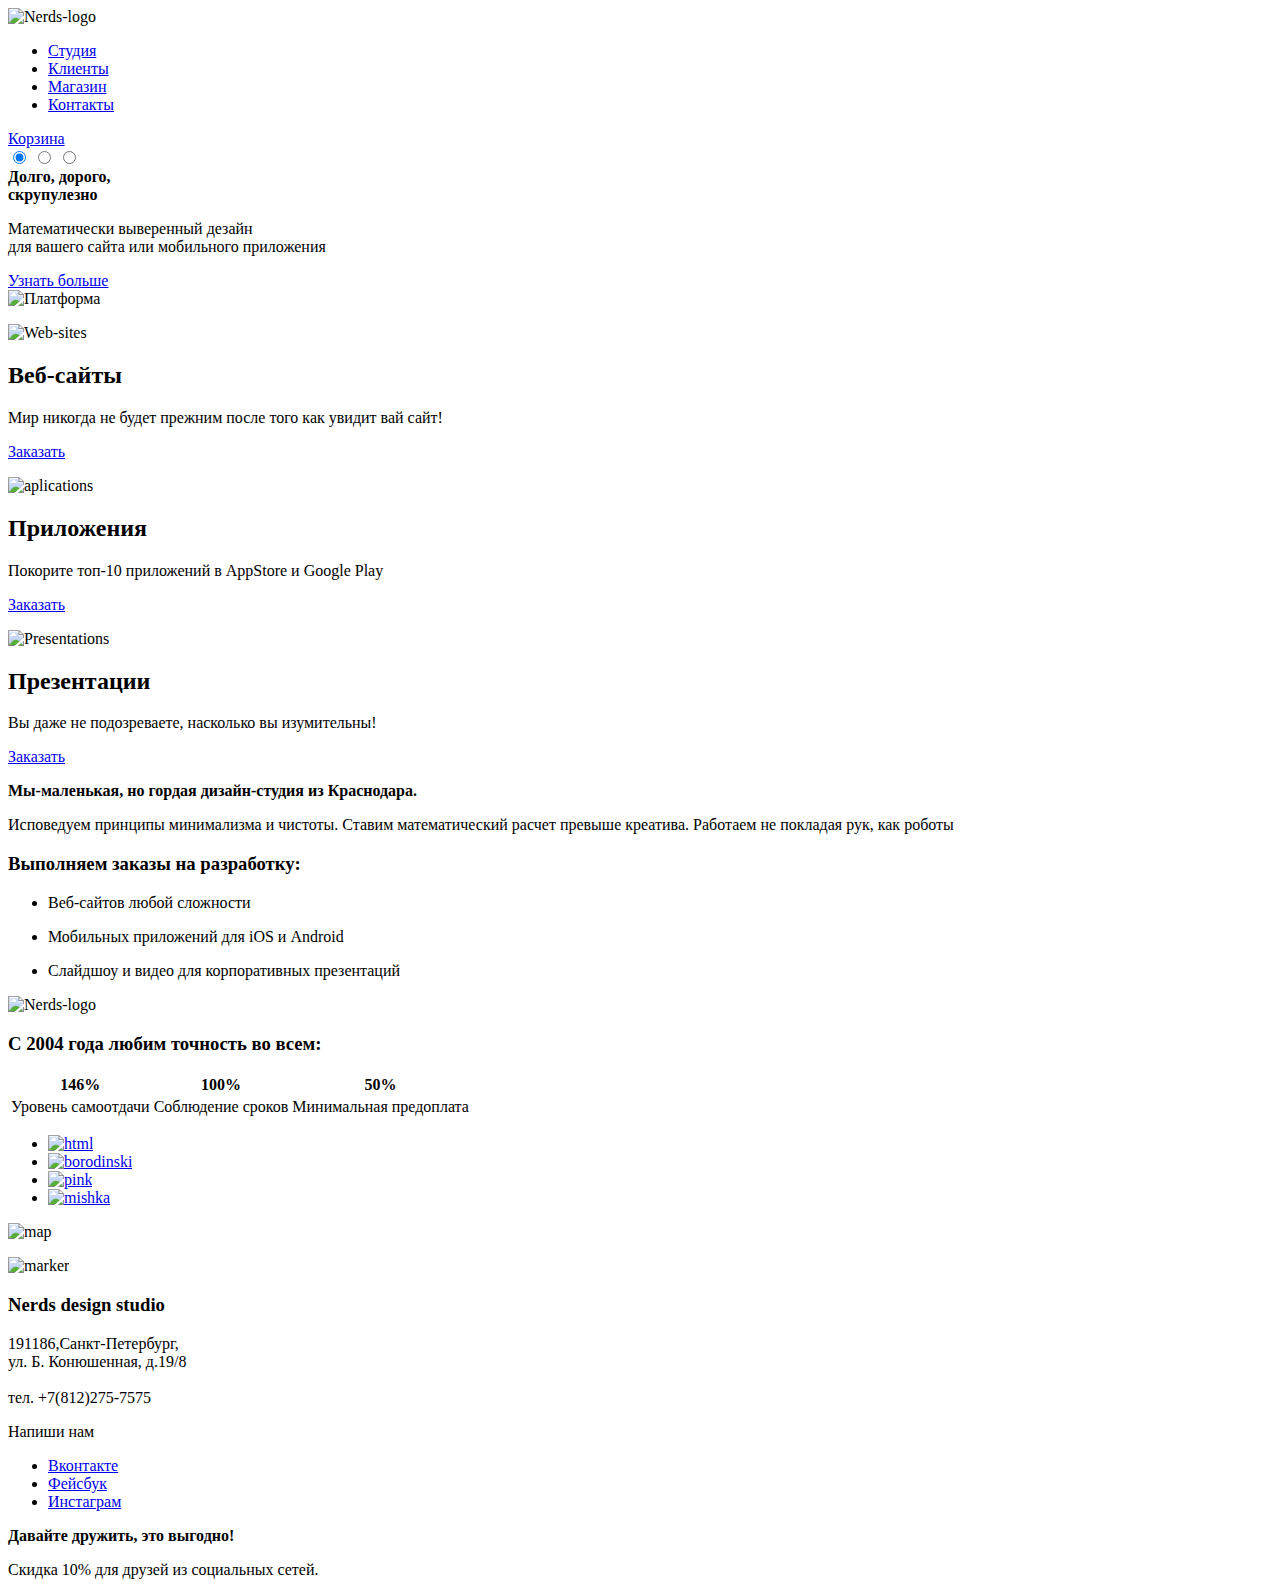
==== index.html @ 37f7ea0b "Bugfix" ====
<!DOCTYPE html>
<html lang="ru">
  <head>
    <meta  charset="utf-8">
    <title>Nerds</title>
    <link href="https://fonts.googleapis.com/css?family=Roboto:400,500&amp;subset=cyrillic" rel="stylesheet">
    <link rel="stylesheet" href="css/normalize.css" />
    <link rel="stylesheet" href="css/style.css" />
  </head>
  <body>
    <header class="main-header">
      <div class="container clearfix">
        <nav class="main-navigation">
          <div class="index-logo">
           <a  class="main-header-logo">
            <img src="img/Nerds-logo.png" width="160" height="65" alt="Nerds-logo">
           </a>
          </div>
          <ul class="site-navigation">
            <li>
              <a href="#">Студия</a>
            </li>
            <li>
              <a href="#">Клиенты</a>
            </li>
            <li>
              <a href="#">Магазин</a>
            </li>
            <li>
              <a href="#">Контакты</a>
            </li>
          </ul>
        </nav>
        <div class="cart">
          <a class="cart-item" href="cart.html">Корзина</a>
        </div>
        <section class="slider">
          <input id="slide1-btn" type="radio" name="slide-btn" checked>
          <input id="slide2-btn" type="radio" name="slide-btn" >
          <input id="slide3-btn" type="radio" name="slide-btn" >
          <div class="slide-paginator">
            <label for="slide1-btn"></label>
            <label for="slide2-btn"></label>
            <label for="slide3-btn"></label>
          </div>
          <div class="slide-1 clearfix">
            <div class="slide-content">
              <b>Долго, дорого,<br>cкрупулезно</b>
              <p>Математически выверенный дезайн <br> для вашего сайта или мобильного приложения</p>
              <a class="btn" href="#">Узнать больше</a>
            </div>
            <div class="slide-img">
              <img src="img/slide1.png" width="698" height="413" alt="Платформа"/>
            </div>
          </div>
        </section>
      </div>
    </header>
    <main class="container">
      <section class="servise clearfix">
        <div class="service-item">
          <p><img src="#" alt="Web-sites" width="150" height="100"></p>
          <h2 class="servise-name">Веб-сайты</h2>
          <p>Мир никогда не будет прежним после того как увидит вай сайт!</p>
          <a class="btn" href="#">Заказать</a>
        </div>
        <div class="service-item">
          <p><img src="#" alt="aplications" width="150" height="100"></p>
          <h2 class="servise-name">Приложения</h2>
          <p>Покорите топ-10 приложений в AppStore и Google Play</p>
          <a class="btn" href="#">Заказать</a>
        </div>
        <div class="service-item">
          <p><img src="#" alt="Presentations" width="150" height="100"></p>
          <h2 class="servise-name">Презентации</h2>
          <p>Вы даже не подозреваете, насколько вы изумительны!</p>
          <a class="btn" href="#">Заказать</a>
        </div>
      </section>
      <section class="description clearfix">
        <div class="description-left">
          <p><b class="description-title">Мы-маленькая, но гордая дизайн-студия из Краснодара.</b></p>
          <p>Исповедуем принципы минимализма и чистоты. Ставим математический расчет превыше креатива. Работаем не покладая рук, как роботы</p>
          <h3 class="description-list-title">Выполняем заказы на разработку:</h3>
          <ul class="description-list">
            <li>
              <p>Веб-сайтов любой сложности</p>
            </li>
            <li>
              <p>Мобильных приложений для iOS и Android</p>
            </li>
            <li>
              <p>Слайдшоу и видео для корпоративных презентаций</p>
            </li>
          </ul>
        </div>
        <div class="description-right">
          <div class="description-logo">
            <img src="#" width="" height="" alt="Nerds-logo">
          </div>
          <h3 class="statistics-title">С 2004 года любим точность во всем:</h3>
          <table class="statistics">
            <tr class="statistics-item">
              <th class="statistics-element">146%</th>
              <th class="statistics-element">100%</th>
              <th class="statistics-element">50%</th>
            </tr>
            <tr class="statistics-item">
              <td class="statistics-element">Уровень самоотдачи</td>
              <td class="statistics-element">Соблюдение сроков</td>
              <td class="statistics-element"> Минимальная предоплата</td>
            </tr>
          </table>
        </div>
      </section>
          <div class="references">
            <ul class="references-list">
              <li class="references-item"><a href="#"><img href="#" alt="html"></a></li>
              <li class="references-item"><a href="#"><img href="#" alt="borodinski"></a></li>
              <li class="references-item"><a href="#"><img href="#" alt="pink"></a></li>
              <li class="references-item"><a href="#"><img href="#" alt="mishka"></a></li>
            </ul>
          </div>
      <section class="contacts">
          <p><img href="#" alt="map" width="" height=""></p>
          <div class="contact-marker">
            <img href="#" alt="marker" width="" height="">
          </div>
          <div class="contact-form">
            <h3 class="contacts-tittle">Nerds design studio</h3>
            <p>191186,Санкт-Петербург,<br>
               ул. Б. Конюшенная, д.19/8<br>
               <br>
               тел. +7(812)275-7575
            </p>
            <a class="btn">Напиши нам</a>
          </div>
      </section>
    </main>
    <footer class="main-footer">
      <div class="container clearfix">
      <div class="footer-social">
        <ul class="footer-social-list">
          <li class="footer-social-item">
            <a href="#">Вконтакте</a>
          </li>
          <li class="footer-social-item">
            <a href="#">Фейсбук</a>
          </li>
          <li class="footer-social-item">
            <a href="#">Инстаграм</a>
          </li>
        </ul>
      </div>
      <div class="footer-discount">
        <b>Давайте дружить, это выгодно!</b>
        <p>Скидка 10% для друзей из социальных сетей.</p>
      </div>
    </div>
    </footer>
  </body>
</html>
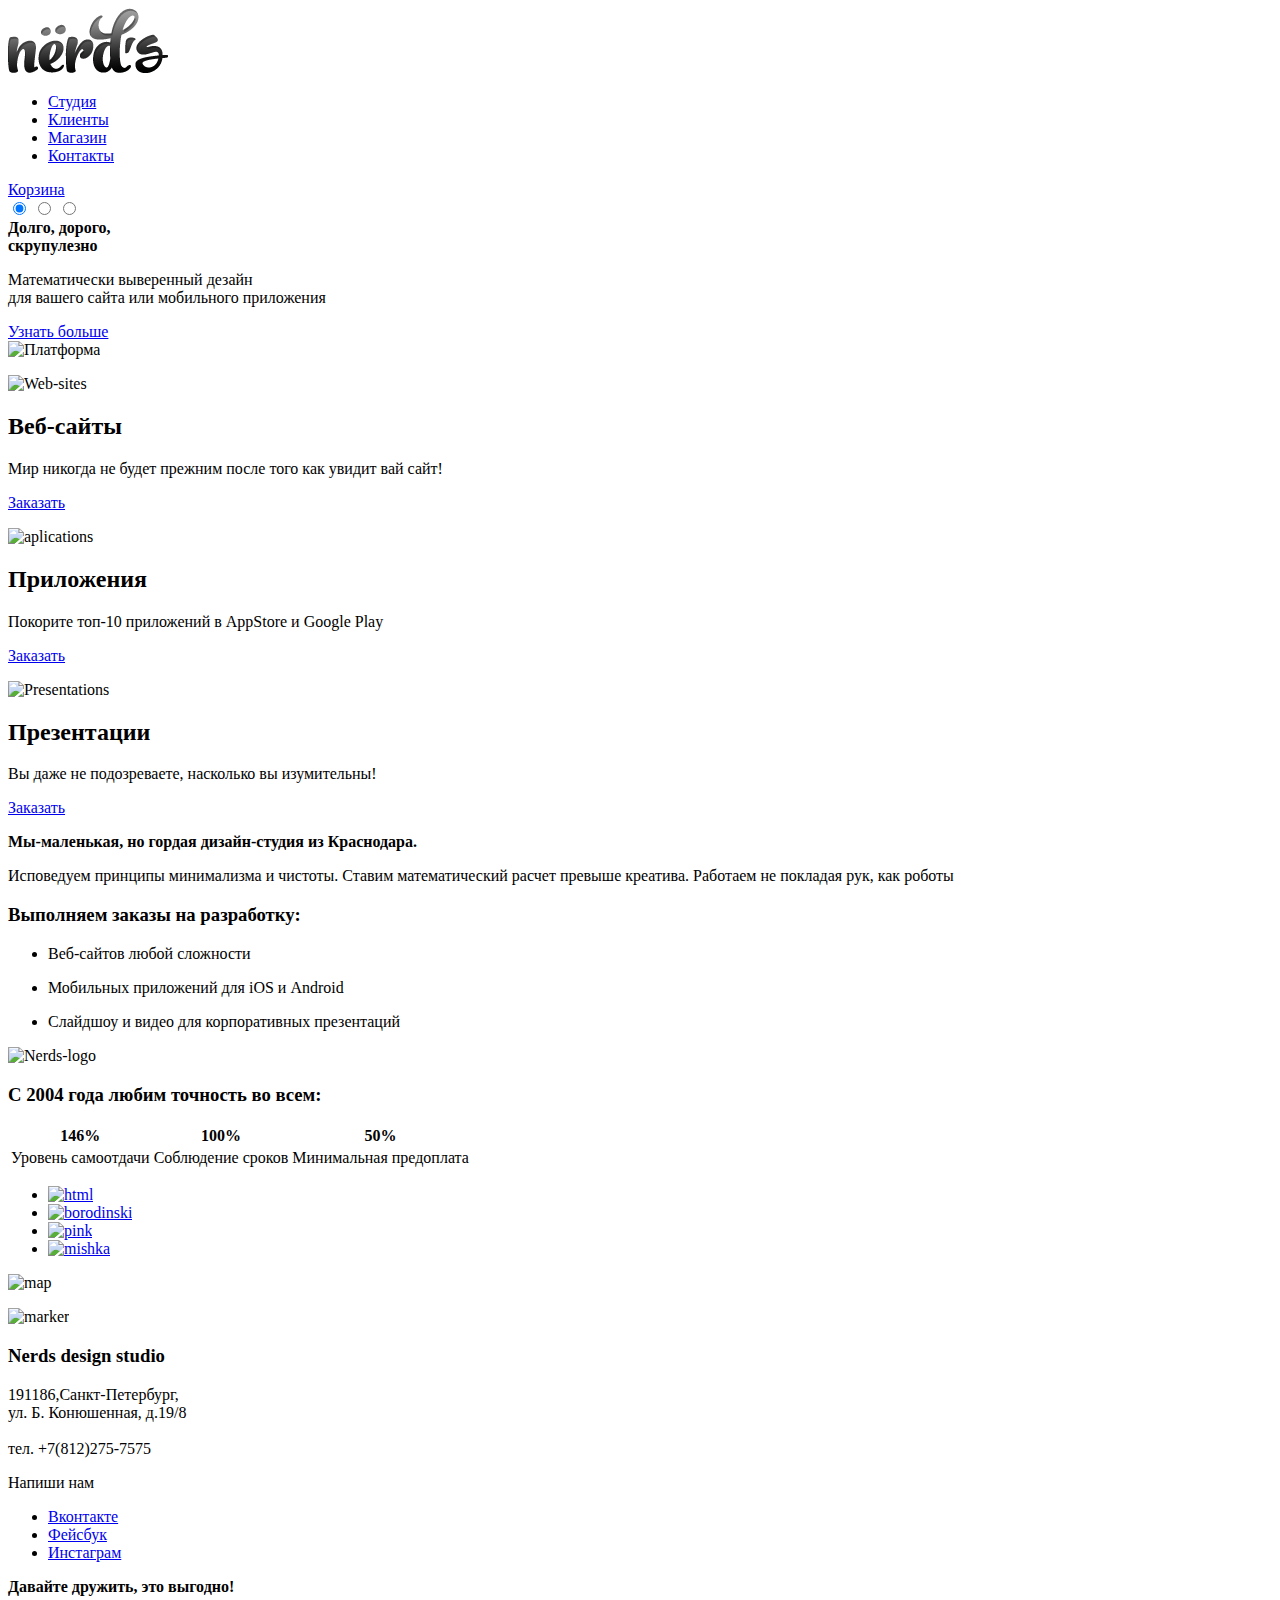
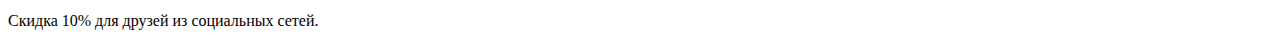
==== commit 8cf76bf3: "Bugfix" ====
--- a/index.html
+++ b/index.html
@@ -13,7 +13,7 @@
         <nav class="main-navigation">
           <div class="index-logo">
            <a  class="main-header-logo">
-            <img src="img/Nerds-logo.png" width="160" height="65" alt="Nerds-logo">
+            <img src="img/logo.png" width="160" height="65" alt="Nerds-logo">
            </a>
           </div>
           <ul class="site-navigation">
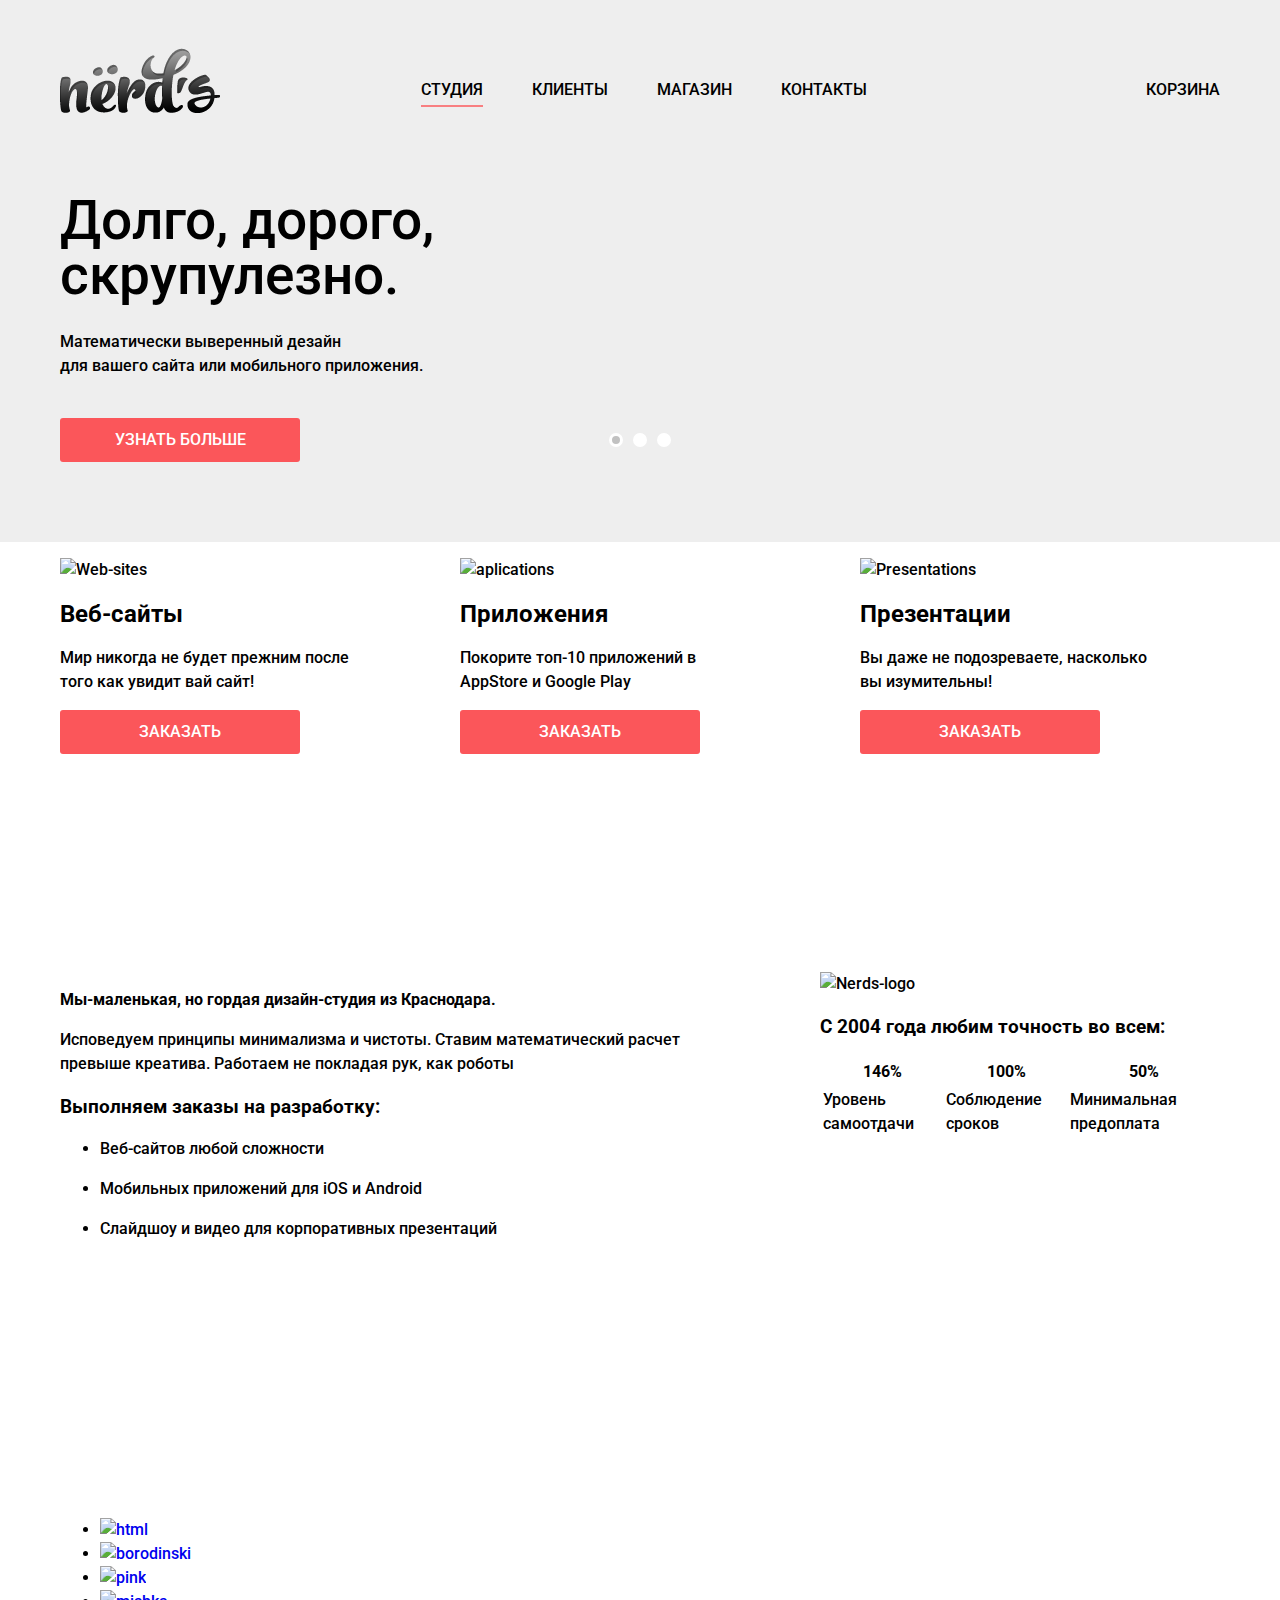
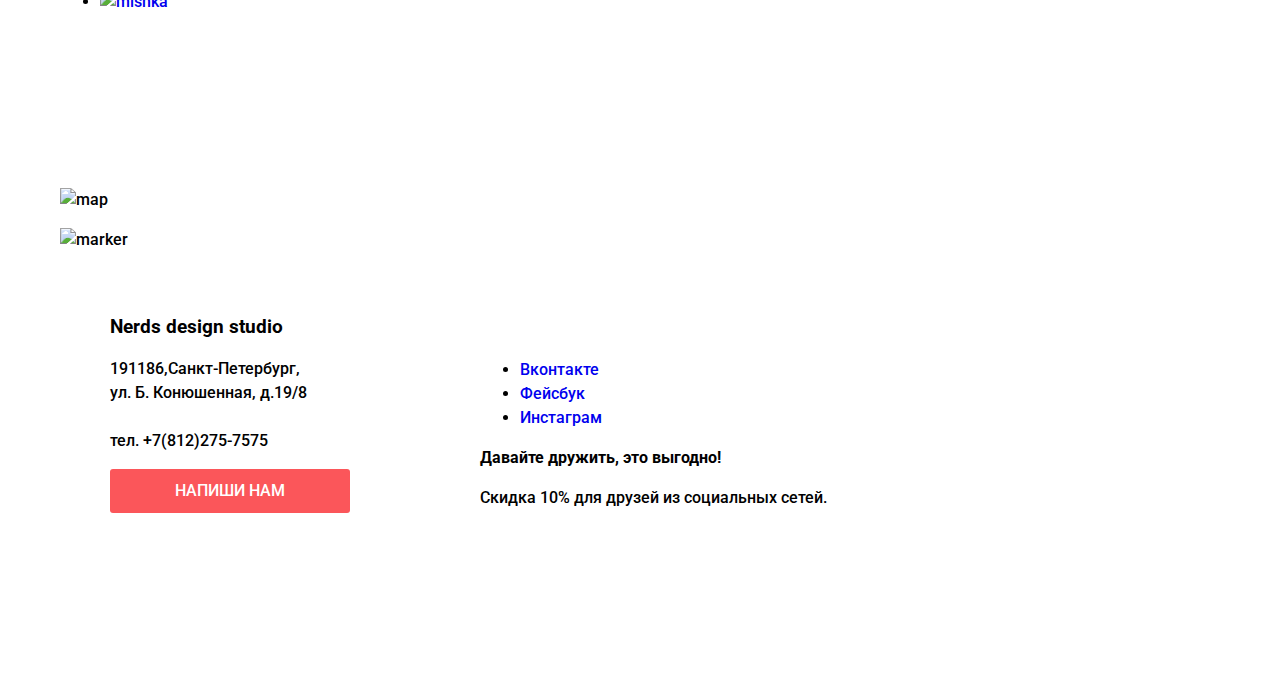
==== commit 536186b1: "Bugfix" ====
--- a/index.html
+++ b/index.html
@@ -1,61 +1,73 @@
 <!DOCTYPE html>
 <html lang="ru">
-  <head>
-    <meta  charset="utf-8">
-    <title>Nerds</title>
-    <link href="https://fonts.googleapis.com/css?family=Roboto:400,500&amp;subset=cyrillic" rel="stylesheet">
-    <link rel="stylesheet" href="css/normalize.css" />
-    <link rel="stylesheet" href="css/style.css" />
-  </head>
-  <body>
-    <header class="main-header">
-      <div class="container clearfix">
-        <nav class="main-navigation">
-          <div class="index-logo">
-           <a  class="main-header-logo">
+<head>
+  <meta  charset="utf-8">
+  <title>Nerds</title>
+  <link href="https://fonts.googleapis.com/css?family=Roboto:400,500&amp;subset=cyrillic" rel="stylesheet">
+  <link rel="stylesheet" href="css/normalize.css" />
+  <link rel="stylesheet" href="css/style.css" />
+</head>
+<body>
+  <header class="main-header">
+    <div class="container clearfix">
+      <nav class="main-navigation">
+        <div class="index-logo">
+          <a  class="main-header-logo">
             <img src="img/logo.png" width="160" height="65" alt="Nerds-logo">
-           </a>
-          </div>
-          <ul class="site-navigation">
-            <li>
-              <a href="#">Студия</a>
-            </li>
-            <li>
-              <a href="#">Клиенты</a>
-            </li>
-            <li>
-              <a href="#">Магазин</a>
-            </li>
-            <li>
-              <a href="#">Контакты</a>
-            </li>
-          </ul>
-        </nav>
-        <div class="cart">
-          <a class="cart-item" href="cart.html">Корзина</a>
+          </a>
         </div>
-        <section class="slider">
-          <input id="slide1-btn" type="radio" name="slide-btn" checked>
-          <input id="slide2-btn" type="radio" name="slide-btn" >
-          <input id="slide3-btn" type="radio" name="slide-btn" >
-          <div class="slide-paginator">
-            <label for="slide1-btn"></label>
-            <label for="slide2-btn"></label>
-            <label for="slide3-btn"></label>
-          </div>
-          <div class="slide-1 clearfix">
-            <div class="slide-content">
-              <b>Долго, дорого,<br>cкрупулезно</b>
-              <p>Математически выверенный дезайн <br> для вашего сайта или мобильного приложения</p>
-              <a class="btn" href="#">Узнать больше</a>
-            </div>
-            <div class="slide-img">
-              <img src="img/slide1.png" width="698" height="413" alt="Платформа"/>
-            </div>
-          </div>
-        </section>
+        <ul class="site-navigation">
+          <li>
+            <a href="#">Студия</a>
+          </li>
+          <li>
+            <a href="#">Клиенты</a>
+          </li>
+          <li>
+            <a href="#">Магазин</a>
+          </li>
+          <li>
+            <a href="#">Контакты</a>
+          </li>
+        </ul>
+      </nav>
+      <div class="cart">
+        <a class="cart-item" href="cart.html">Корзина</a>
       </div>
-    </header>
+    </div>
+  </header>
+  <section class="slider">
+    <div class="container">
+      <h2 class="visually-hidden">Преимущества</h2>
+      <input class="visually-hidden" id="product-1" type="radio" name="toggle" checked>
+      <input class="visually-hidden" id="product-2" type="radio" name="toggle">
+      <input class="visually-hidden" id="product-3" type="radio" name="toggle">
+      <div class="slider-controls">
+        <!-- <i class="active"></i>
+        <i></i>
+        <i></i> -->
+        <label class="slider-controls-item slider-controls-item-1" for="product-1"></label>
+        <label class="slider-controls-item slider-controls-item-2" for="product-2"></label>
+        <label class="slider-controls-item slider-controls-item-3" for="product-3"></label>
+      </div>
+      <ul class="slider-list">
+        <li class="slider-list-item">
+          <b>Долго, дорого,<br>cкрупулезно.</b>
+          <p>Математически выверенный дезайн <br> для вашего сайта или мобильного приложения.</p>
+          <a class="btn" href="#">Узнать больше</a>
+        </li>
+        <li class="slider-list-item">
+          <b class="slide-title">Любим математику<br>как никто другой</b>
+          <p>Никакого криатива, только математические формулы<br>для рассчета идеальных пропорций.</p>
+          <a class="btn" href="#">Узнать больше</a>
+        </li>
+        <li class="slider-list-item">
+          <b>Только ночь,<br>только хардкор</b>
+          <p>Работать днем, как все? Мы против этого.<br>Ближе к полуночи работа только начинается.</p>
+          <a class="btn" href="#">Узнать больше</a>
+        </li>
+      </div>
+    </section>
     <main class="container">
       <section class="servise clearfix">
         <div class="service-item">
@@ -113,50 +125,50 @@
           </table>
         </div>
       </section>
-          <div class="references">
-            <ul class="references-list">
-              <li class="references-item"><a href="#"><img href="#" alt="html"></a></li>
-              <li class="references-item"><a href="#"><img href="#" alt="borodinski"></a></li>
-              <li class="references-item"><a href="#"><img href="#" alt="pink"></a></li>
-              <li class="references-item"><a href="#"><img href="#" alt="mishka"></a></li>
-            </ul>
-          </div>
+      <div class="references">
+        <ul class="references-list">
+          <li class="references-item"><a href="#"><img href="#" alt="html"></a></li>
+          <li class="references-item"><a href="#"><img href="#" alt="borodinski"></a></li>
+          <li class="references-item"><a href="#"><img href="#" alt="pink"></a></li>
+          <li class="references-item"><a href="#"><img href="#" alt="mishka"></a></li>
+        </ul>
+      </div>
       <section class="contacts">
-          <p><img href="#" alt="map" width="" height=""></p>
-          <div class="contact-marker">
-            <img href="#" alt="marker" width="" height="">
-          </div>
-          <div class="contact-form">
-            <h3 class="contacts-tittle">Nerds design studio</h3>
-            <p>191186,Санкт-Петербург,<br>
-               ул. Б. Конюшенная, д.19/8<br>
-               <br>
-               тел. +7(812)275-7575
-            </p>
-            <a class="btn">Напиши нам</a>
-          </div>
+        <p><img href="#" alt="map" width="" height=""></p>
+        <div class="contact-marker">
+          <img href="#" alt="marker" width="" height="">
+        </div>
+        <div class="contact-form">
+          <h3 class="contacts-tittle">Nerds design studio</h3>
+          <p>191186,Санкт-Петербург,<br>
+            ул. Б. Конюшенная, д.19/8<br>
+            <br>
+            тел. +7(812)275-7575
+          </p>
+          <a class="btn">Напиши нам</a>
+        </div>
       </section>
     </main>
     <footer class="main-footer">
       <div class="container clearfix">
-      <div class="footer-social">
-        <ul class="footer-social-list">
-          <li class="footer-social-item">
-            <a href="#">Вконтакте</a>
-          </li>
-          <li class="footer-social-item">
-            <a href="#">Фейсбук</a>
-          </li>
-          <li class="footer-social-item">
-            <a href="#">Инстаграм</a>
-          </li>
-        </ul>
+        <div class="footer-social">
+          <ul class="footer-social-list">
+            <li class="footer-social-item">
+              <a href="#">Вконтакте</a>
+            </li>
+            <li class="footer-social-item">
+              <a href="#">Фейсбук</a>
+            </li>
+            <li class="footer-social-item">
+              <a href="#">Инстаграм</a>
+            </li>
+          </ul>
+        </div>
+        <div class="footer-discount">
+          <b>Давайте дружить, это выгодно!</b>
+          <p>Скидка 10% для друзей из социальных сетей.</p>
+        </div>
       </div>
-      <div class="footer-discount">
-        <b>Давайте дружить, это выгодно!</b>
-        <p>Скидка 10% для друзей из социальных сетей.</p>
-      </div>
-    </div>
     </footer>
   </body>
-</html>
+  </html>
--- a/css/style.css
+++ b/css/style.css
@@ -0,0 +1,330 @@
+body {
+  min-width:900px;
+  margin: 0;
+  font-size: 16px;
+  line-height: 24px;
+  font-weight: 500;
+  font-family: 'Roboto', sans-serif;
+  background-color: #ffffff;
+}
+a {
+  text-decoration: none;
+}
+.clearfix::after {
+  content: "";
+  display: table;
+  clear: both;
+}
+.main-header {
+  background-color: #eeeeee;
+}
+.container {
+  width: 1200px;
+  padding: 0 20px;
+  margin: 0 auto;
+  box-sizing: border-box;
+}
+.main-navigation {
+  float: left;
+  width: 850px;
+}
+.index-logo {
+  width: 160px;
+  float: left;
+  padding-top: 48px;
+  margin-right: 201px;
+}
+.index-logo a:hover {
+  opacity: .8;
+}
+.site-navigation li:first-child {
+  border-bottom: 2px solid  #f87f81;
+}
+.site-navigation a {
+  color: #000000;
+  text-decoration: none;
+
+}
+.main-navigation a:hover {
+  color: #f87f81;
+}
+.main-navigation ul {
+  padding: 0;
+  margin: 0;
+  list-style: none;
+  font-size: 0;
+}
+
+.site-navigation li {
+  display: inline-block;
+  vertical-align: top;
+  font-size: 16px;
+  line-height: 30px;
+  padding-top: 75px;
+  margin-right: 49px;
+  text-transform: uppercase;
+
+}
+.site-navigation li:last-child {
+  margin-right: 0;
+}
+.cart {
+  position: relative;
+  float: right;
+  max-width: 120px;
+}
+.cart-item {
+  display: inline-block;
+  vertical-align: top;
+  color: #000000;
+  text-decoration: none;
+  text-transform: uppercase;
+  font-size: 16px;
+  line-height: 30px;
+  padding-top: 75px;
+  padding-left: 45px;
+
+}
+.cart-item::before  {
+  position: absolute;
+  content: "";
+  right: 100px;
+  top: 82px;
+  width: 15px;
+  height: 15px;
+  background: transparent url("../img/sprite.png") -5px -46px no-repeat;
+}
+.cart a:hover {
+  color: #f87f81;
+}
+.visually-hidden {
+  position: absolute;
+  width: 1px;
+  height: 1px;
+  clip: rect(0, 0, 0, 0);
+}
+.slider {
+  position: relative;
+  background-color: #eeeeee;
+}
+.slider-controls {
+  position: absolute;
+  left: 50%;
+  bottom: 91px;
+  z-index: 100;
+
+  width: 160px;
+  height: 18px;
+
+  text-align: center;
+  font-size: 0;
+  transform: translateX(-50%);
+}
+.slider-controls label {
+  display:inline-block;
+  width:8px;
+  height:8px;
+  margin:0 5px;
+  background:white;
+  border:3px solid white;
+  vertical-align:top;
+  border-radius:50%;
+  cursor:pointer;
+}
+/* .slider-controls i {
+  position: relative;
+
+  display: inline-block;
+  width: 18px;
+  height: 18px;
+  padding: 8px;
+
+  border-radius: 50%;
+  cursor: pointer;
+}
+.slider-controls i::after {
+  content: "";
+
+  position: absolute;
+  top:8px;
+  left:8px;
+  z-index: 1;
+
+  width: 18px;
+  height: 18px;
+
+  background: #ffffff;
+
+  border-radius: 50%;
+} */
+#product-1:checked ~ .slider-controls label[for="product-1"],
+#product-2:checked ~ .slider-controls label[for="product-2"],
+#product-3:checked ~ .slider-controls label[for="product-3"] {
+    background:#c1c1c1;
+}
+/* .slider-controls .active::before {
+  content: "";
+
+  position: absolute;
+  left: 50%;
+  top: 50%;
+  z-index: 2;
+
+  width: 4px;
+  height: 4px;
+  margin:-4px;
+
+  background-color: inherit;
+  border: 2px solid #c1c1c1;
+  border-radius: 50%;
+} */
+.slider-list {
+  margin: 0;
+  padding: 0;
+  list-style: none;
+}
+.slider-list-item:nth-child(1) {
+  background-image: url("../img/slide1.png");
+  background-repeat: no-repeat;
+  background-position: 93% 18px;
+}
+.slider-list-item:nth-child(2) {
+  background-image: url("../img/slide2.png");
+  background-repeat: no-repeat;
+  background-position: 100% 0px;
+}
+.slider-list-item:nth-child(3) {
+  background-image: url("../img/slide3.png");
+  background-repeat: no-repeat;
+  background-position: 100% 20px;
+}
+#product-1:checked ~ .slider-list .slider-list-item:nth-child(1) {
+  display: block;
+}
+#product-2:checked ~ .slider-list .slider-list-item:nth-child(2) {
+  display: block;
+}
+#product-3:checked ~ .slider-list .slider-list-item:nth-child(3) {
+  display: block;
+}
+.slider-list-item {
+  display: none;
+  padding: 73px 0 80px 0;
+}
+
+.slider-list-item b {
+  display: block;
+  max-width: 600px;
+  margin: 0;
+  margin-bottom: 27px;
+
+
+  font-size: 55px;
+  line-height: 55px;
+  font-weight: 500;
+}
+.slider-list-item p {
+  max-width: 430px;
+  margin: 0;
+  margin-bottom: 40px;
+}
+.btn {
+  display: block;
+  width: 240px;
+  padding: 13px 0;
+  font-size: 16px;
+  line-height: 18px;
+  color:#ffffff;
+  text-transform: uppercase;
+  text-align: center;
+  text-decoration: none;
+
+  background-color:#fb565a;
+  border-radius: 3px;
+  border:none;
+}
+.btn:hover, .btn:focus {
+  background-color: #e74246;
+}
+.btn:active {
+  color:rgba(255, 255, 255, 0.3);
+
+  background-color: #d7373b;
+  box-shadow: 0 3px rgba(0, 0, 0, 0.1)inset;
+}
+.service-item {
+  float: left;
+  width: 300px;
+  min-height: 350px;
+  margin-right: 100px;
+}
+.service-item:last-child {
+  margin-right: 0;
+}
+.servise {
+  margin-bottom: 80px;
+}
+.description-left {
+  float: left;
+  width: 660px;
+  min-height: 530px;
+}
+.description-right {
+  float: right;
+  width: 400px;
+  min-height: 530px;
+}
+.references {
+  min-height: 185px;
+  margin-bottom: 85px;
+}
+.contact-form {
+  float: left;
+  width: 320px;
+  min-height: 310px;
+  padding-top: 44px;
+  padding-left: 50px;
+  padding-right: 50px;
+}
+
+.main-footer {
+  margin-top: 20px;
+  padding-top: 70px;
+  padding-bottom: 70px;
+}
+
+.footer-social {
+  float: left;
+  width: 260px;
+  min-height: 100px;
+  margin-right: 140px;
+}
+.footer-discount {
+  float: left;
+  min-height: 100px;
+  width: 560px;
+}
+/*---------------catalog.html-------------------------*/
+.inner-page-title {
+  padding:54px 0 84px;
+  text-align:center
+}
+.inner-page-title h1 {
+  margin:0;
+  padding:0;
+  font-size:40px;
+  line-height:48px
+}
+.shop-filter {
+  float: left;
+  width: 240px;
+
+}
+.catalog {
+  float: right;
+  width: 760px;
+}
+.catalog-item {
+  display: inline-block;
+  margin-right: 40px;
+}
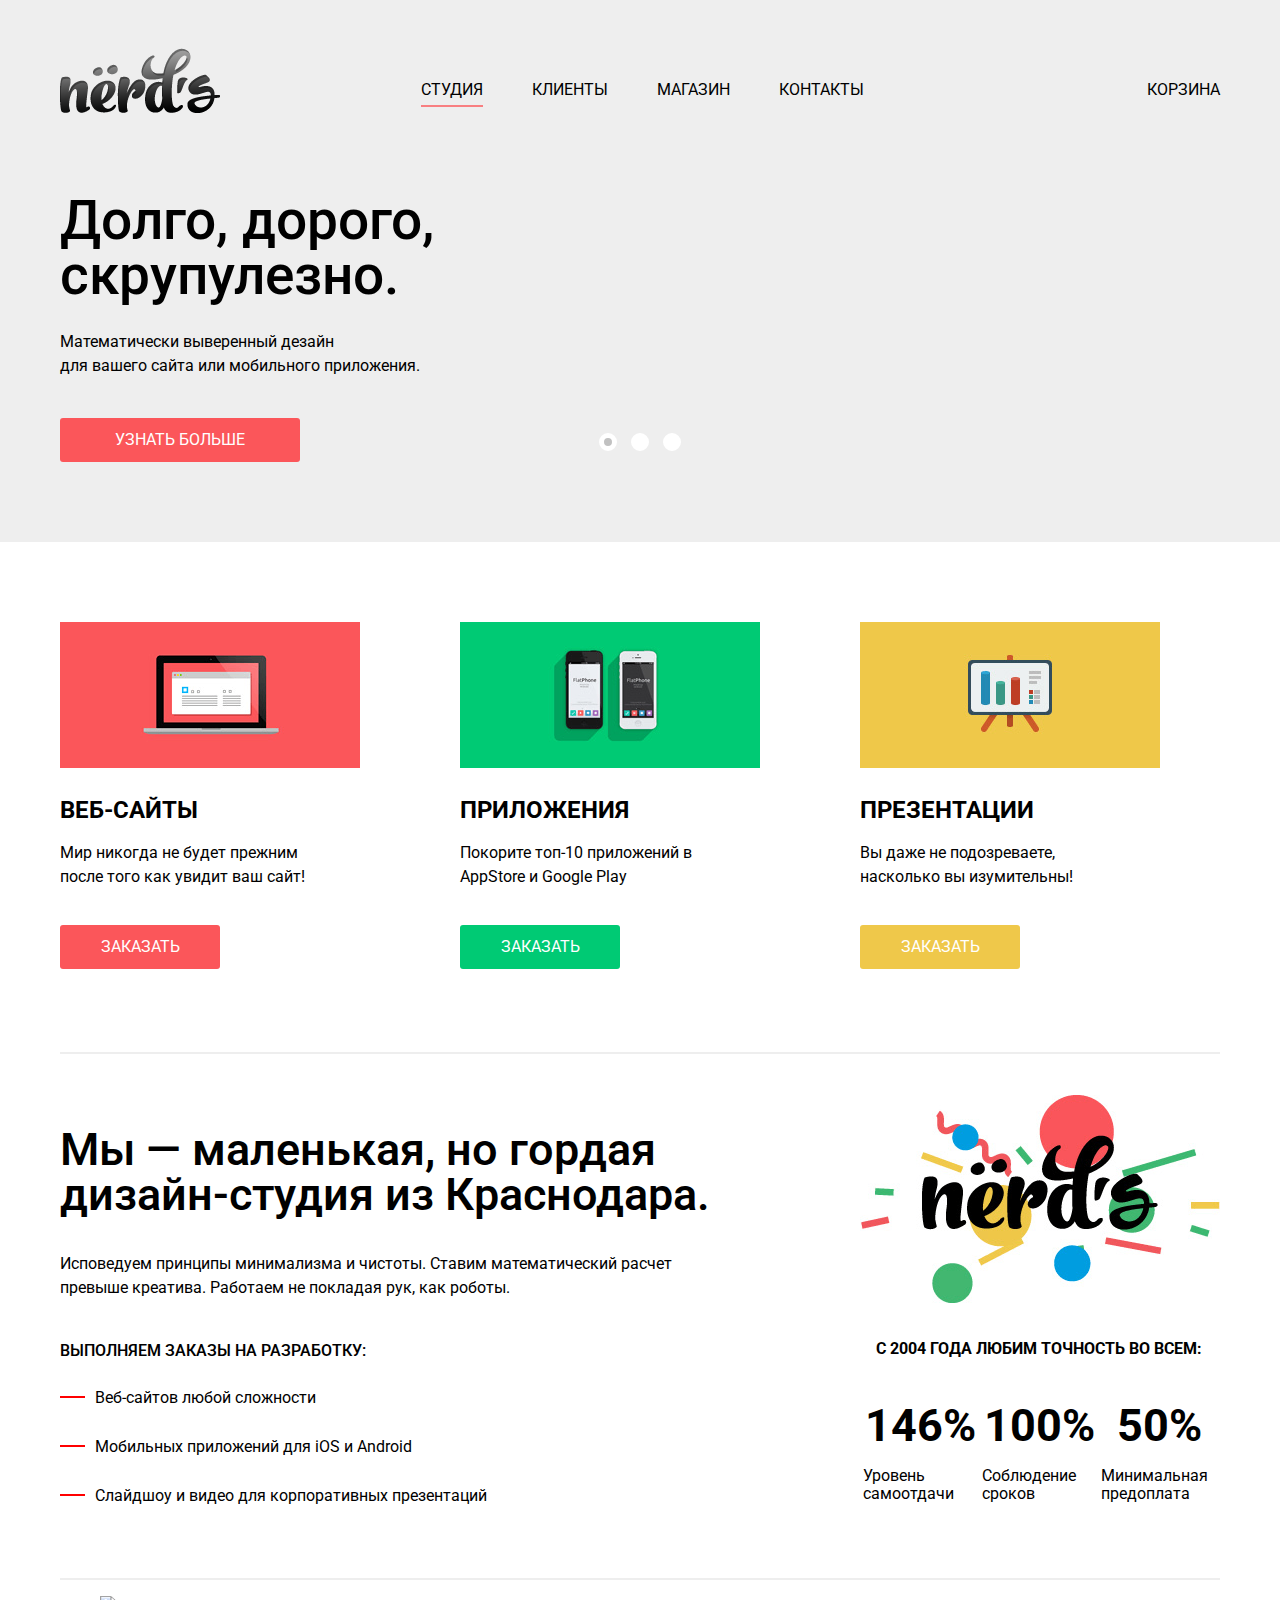
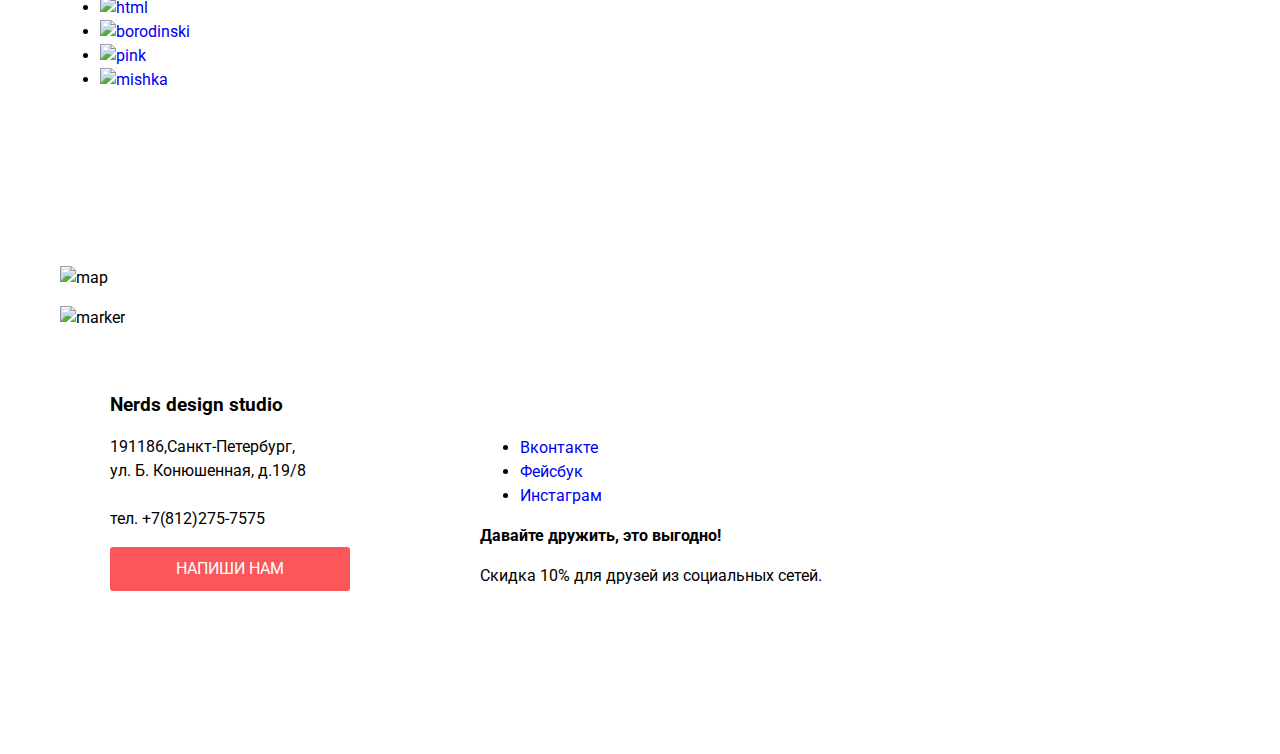
==== commit e5042958: "Bugfix" ====
--- a/index.html
+++ b/index.html
@@ -12,19 +12,19 @@
     <div class="container clearfix">
       <nav class="main-navigation">
         <div class="index-logo">
-          <a  class="main-header-logo">
+          <a  class="main-header-logo" href="index.html">
             <img src="img/logo.png" width="160" height="65" alt="Nerds-logo">
           </a>
         </div>
         <ul class="site-navigation">
           <li>
-            <a href="#">Студия</a>
+            <a href="index.html">Студия</a>
           </li>
           <li>
             <a href="#">Клиенты</a>
           </li>
           <li>
-            <a href="#">Магазин</a>
+            <a href="catalog.html">Магазин</a>
           </li>
           <li>
             <a href="#">Контакты</a>
@@ -71,46 +71,48 @@
     <main class="container">
       <section class="servise clearfix">
         <div class="service-item">
-          <p><img src="#" alt="Web-sites" width="150" height="100"></p>
-          <h2 class="servise-name">Веб-сайты</h2>
-          <p>Мир никогда не будет прежним после того как увидит вай сайт!</p>
+          <span><img src="img/illustration1.png" alt="Web-sites" width="300" height="146"></span>
+          <b>Веб-сайты</b>
+          <p>Мир никогда не будет прежним после того как увидит ваш сайт!</p>
           <a class="btn" href="#">Заказать</a>
         </div>
         <div class="service-item">
-          <p><img src="#" alt="aplications" width="150" height="100"></p>
-          <h2 class="servise-name">Приложения</h2>
+          <span><img src="img/illustration2.png" alt="aplications" width="300" height="146"></span>
+          <b>Приложения</b>
           <p>Покорите топ-10 приложений в AppStore и Google Play</p>
-          <a class="btn" href="#">Заказать</a>
+          <a class="btn application-btn" href="#">Заказать</a>
         </div>
         <div class="service-item">
-          <p><img src="#" alt="Presentations" width="150" height="100"></p>
-          <h2 class="servise-name">Презентации</h2>
+          <span><img src="img/illustration3.png" alt="Presentations" width="300" height="146"></span>
+          <b>Презентации</b>
           <p>Вы даже не подозреваете, насколько вы изумительны!</p>
-          <a class="btn" href="#">Заказать</a>
+          <a class="btn presentation-btn" href="#">Заказать</a>
         </div>
       </section>
+      <hr>
       <section class="description clearfix">
         <div class="description-left">
-          <p><b class="description-title">Мы-маленькая, но гордая дизайн-студия из Краснодара.</b></p>
-          <p>Исповедуем принципы минимализма и чистоты. Ставим математический расчет превыше креатива. Работаем не покладая рук, как роботы</p>
-          <h3 class="description-list-title">Выполняем заказы на разработку:</h3>
+          <b>Мы  &mdash; маленькая, но гордая<br>
+          дизайн-студия из Краснодара.</b>
+          <p>Исповедуем принципы минимализма и чистоты. Ставим математический расчет превыше креатива. Работаем не покладая рук, как роботы.</p>
+          <p class="description-list-title">Выполняем заказы на разработку:</p>
           <ul class="description-list">
             <li>
-              <p>Веб-сайтов любой сложности</p>
+              Веб-сайтов любой сложности
             </li>
             <li>
-              <p>Мобильных приложений для iOS и Android</p>
+              Мобильных приложений для iOS и Android
             </li>
             <li>
-              <p>Слайдшоу и видео для корпоративных презентаций</p>
+              Слайдшоу и видео для корпоративных презентаций
             </li>
           </ul>
         </div>
         <div class="description-right">
           <div class="description-logo">
-            <img src="#" width="" height="" alt="Nerds-logo">
+            <img src="img/nerds-illustration.png" width="360" height="208" alt="Nerds-logo">
           </div>
-          <h3 class="statistics-title">С 2004 года любим точность во всем:</h3>
+          <p><b class="statistics-title">С 2004 года любим точность во всем:</b></p>
           <table class="statistics">
             <tr class="statistics-item">
               <th class="statistics-element">146%</th>
@@ -125,6 +127,7 @@
           </table>
         </div>
       </section>
+      <hr>
       <div class="references">
         <ul class="references-list">
           <li class="references-item"><a href="#"><img href="#" alt="html"></a></li>
--- a/css/style.css
+++ b/css/style.css
@@ -1,14 +1,20 @@
 body {
-  min-width:900px;
+  min-width:1200px;
   margin: 0;
   font-size: 16px;
   line-height: 24px;
-  font-weight: 500;
+  font-weight: 400;
   font-family: 'Roboto', sans-serif;
   background-color: #ffffff;
 }
 a {
   text-decoration: none;
+}
+hr {
+  height: 2px;
+  outline: none;
+  border: none;
+  background:#eeeeee;
 }
 .clearfix::after {
   content: "";
@@ -16,6 +22,7 @@
   clear: both;
 }
 .main-header {
+  position: relative;
   background-color: #eeeeee;
 }
 .container {
@@ -37,6 +44,9 @@
 .index-logo a:hover {
   opacity: .8;
 }
+.index-logo:active {
+  opacity: .3;
+}
 .site-navigation li:first-child {
   border-bottom: 2px solid  #f87f81;
 }
@@ -47,6 +57,9 @@
 }
 .main-navigation a:hover {
   color: #f87f81;
+}
+.main-navigation a:active {
+  color:rgba(0, 0, 0, 0.3);
 }
 .main-navigation ul {
   padding: 0;
@@ -106,6 +119,7 @@
 .slider {
   position: relative;
   background-color: #eeeeee;
+  margin-bottom: 80px;
 }
 .slider-controls {
   position: absolute;
@@ -124,60 +138,20 @@
   display:inline-block;
   width:8px;
   height:8px;
-  margin:0 5px;
+  margin:0 7px;
   background:white;
-  border:3px solid white;
+  border:5px solid white;
   vertical-align:top;
   border-radius:50%;
   cursor:pointer;
 }
-/* .slider-controls i {
-  position: relative;
-
-  display: inline-block;
-  width: 18px;
-  height: 18px;
-  padding: 8px;
-
-  border-radius: 50%;
-  cursor: pointer;
-}
-.slider-controls i::after {
-  content: "";
-
-  position: absolute;
-  top:8px;
-  left:8px;
-  z-index: 1;
-
-  width: 18px;
-  height: 18px;
-
-  background: #ffffff;
-
-  border-radius: 50%;
-} */
+
 #product-1:checked ~ .slider-controls label[for="product-1"],
 #product-2:checked ~ .slider-controls label[for="product-2"],
 #product-3:checked ~ .slider-controls label[for="product-3"] {
     background:#c1c1c1;
 }
-/* .slider-controls .active::before {
-  content: "";
-
-  position: absolute;
-  left: 50%;
-  top: 50%;
-  z-index: 2;
-
-  width: 4px;
-  height: 4px;
-  margin:-4px;
-
-  background-color: inherit;
-  border: 2px solid #c1c1c1;
-  border-radius: 50%;
-} */
+
 .slider-list {
   margin: 0;
   padding: 0;
@@ -186,7 +160,7 @@
 .slider-list-item:nth-child(1) {
   background-image: url("../img/slide1.png");
   background-repeat: no-repeat;
-  background-position: 93% 18px;
+  background-position: 93% 8px;
 }
 .slider-list-item:nth-child(2) {
   background-image: url("../img/slide2.png");
@@ -253,26 +227,127 @@
   box-shadow: 0 3px rgba(0, 0, 0, 0.1)inset;
 }
 .service-item {
+
+  padding-top: 0;
   float: left;
   width: 300px;
-  min-height: 350px;
   margin-right: 100px;
 }
 .service-item:last-child {
   margin-right: 0;
 }
 .servise {
-  margin-bottom: 80px;
+  margin-bottom: 83px;
+}
+.service-item img {
+  margin-bottom: 20px;
+}
+.service-item b {
+  font-size: 24px;
+  line-height: 30px;
+  text-transform: uppercase;
+  text-decoration: none;
+  text-align: left;
+}
+.service-item p {
+  width: 260px;
+  margin-bottom:36px;
+}
+.service-item .btn {
+  width: 160px;
+}
+.application-btn  {
+  background-color: #00ca74;
+}
+.application-btn:hover, .application-btn:focus {
+  background-color: #00bc6c;
+}
+.application-btn:active {
+  color:rgba(255, 255, 255, 0.3);
+
+  background-color: #00aa62;
+  box-shadow: 0 3px rgba(0, 0, 0, 0.1)inset;
+}
+.presentation-btn  {
+  background-color:#efc84a;
+}
+.presentation-btn:hover, .presentation-btn:focus {
+  background-color: #eab534;
+}
+.presentation-btn:active {
+  color:rgba(255, 255, 255, 0.3);
+
+  background-color: #e5a722;
+  box-shadow: 0 3px rgba(0, 0, 0, 0.1)inset;
+}
+.description {
+  padding-top: 33px;
+  margin-bottom: 45px;
 }
 .description-left {
   float: left;
   width: 660px;
-  min-height: 530px;
+  padding-top: 32px;
+}
+
+.description-left b {
+  width: 660px;
+  font-size: 45px;
+  line-height: 45px;
+  font-weight: 540;
+}
+.description-left p {
+  padding-top: 19px;
+
+}
+.description-left .description-list-title {
+  text-transform: uppercase;
+  font-weight: 540;
+  padding-top: 23px;
+}
+.description-list {
+  padding: 7px 0 0 0;
+  margin: 0;
+  list-style: none;
+
+}
+.description-list li {
+  position: relative;
+  width: 460px;
+  padding-left: 35px;
+  margin-bottom: 25px;
+}
+
+.description-list li::after {
+  position: absolute;
+  content: "";
+  width: 25px;
+  height: 2px;
+  left: -0px;
+  top: 10px;
+  background-color: red;
 }
 .description-right {
   float: right;
-  width: 400px;
-  min-height: 530px;
+  width: 360px;
+
+}
+.description-right p {
+  padding-top: 11px;
+  padding-left: 16px;
+  text-transform: uppercase;
+  margin-bottom: 50px;
+}
+.statistics-item th {
+  font-size: 45px;
+}
+.statistics-item th:nth-child(3) {
+  text-align: center;
+}
+.statistics-item td {
+  padding-top: 26px;
+  font-size: 16px;
+  line-height: 18px;
 }
 .references {
   min-height: 185px;
@@ -306,6 +381,8 @@
 }
 /*---------------catalog.html-------------------------*/
 .inner-page-title {
+  float: left;
+  margin-left: 300px;
   padding:54px 0 84px;
   text-align:center
 }
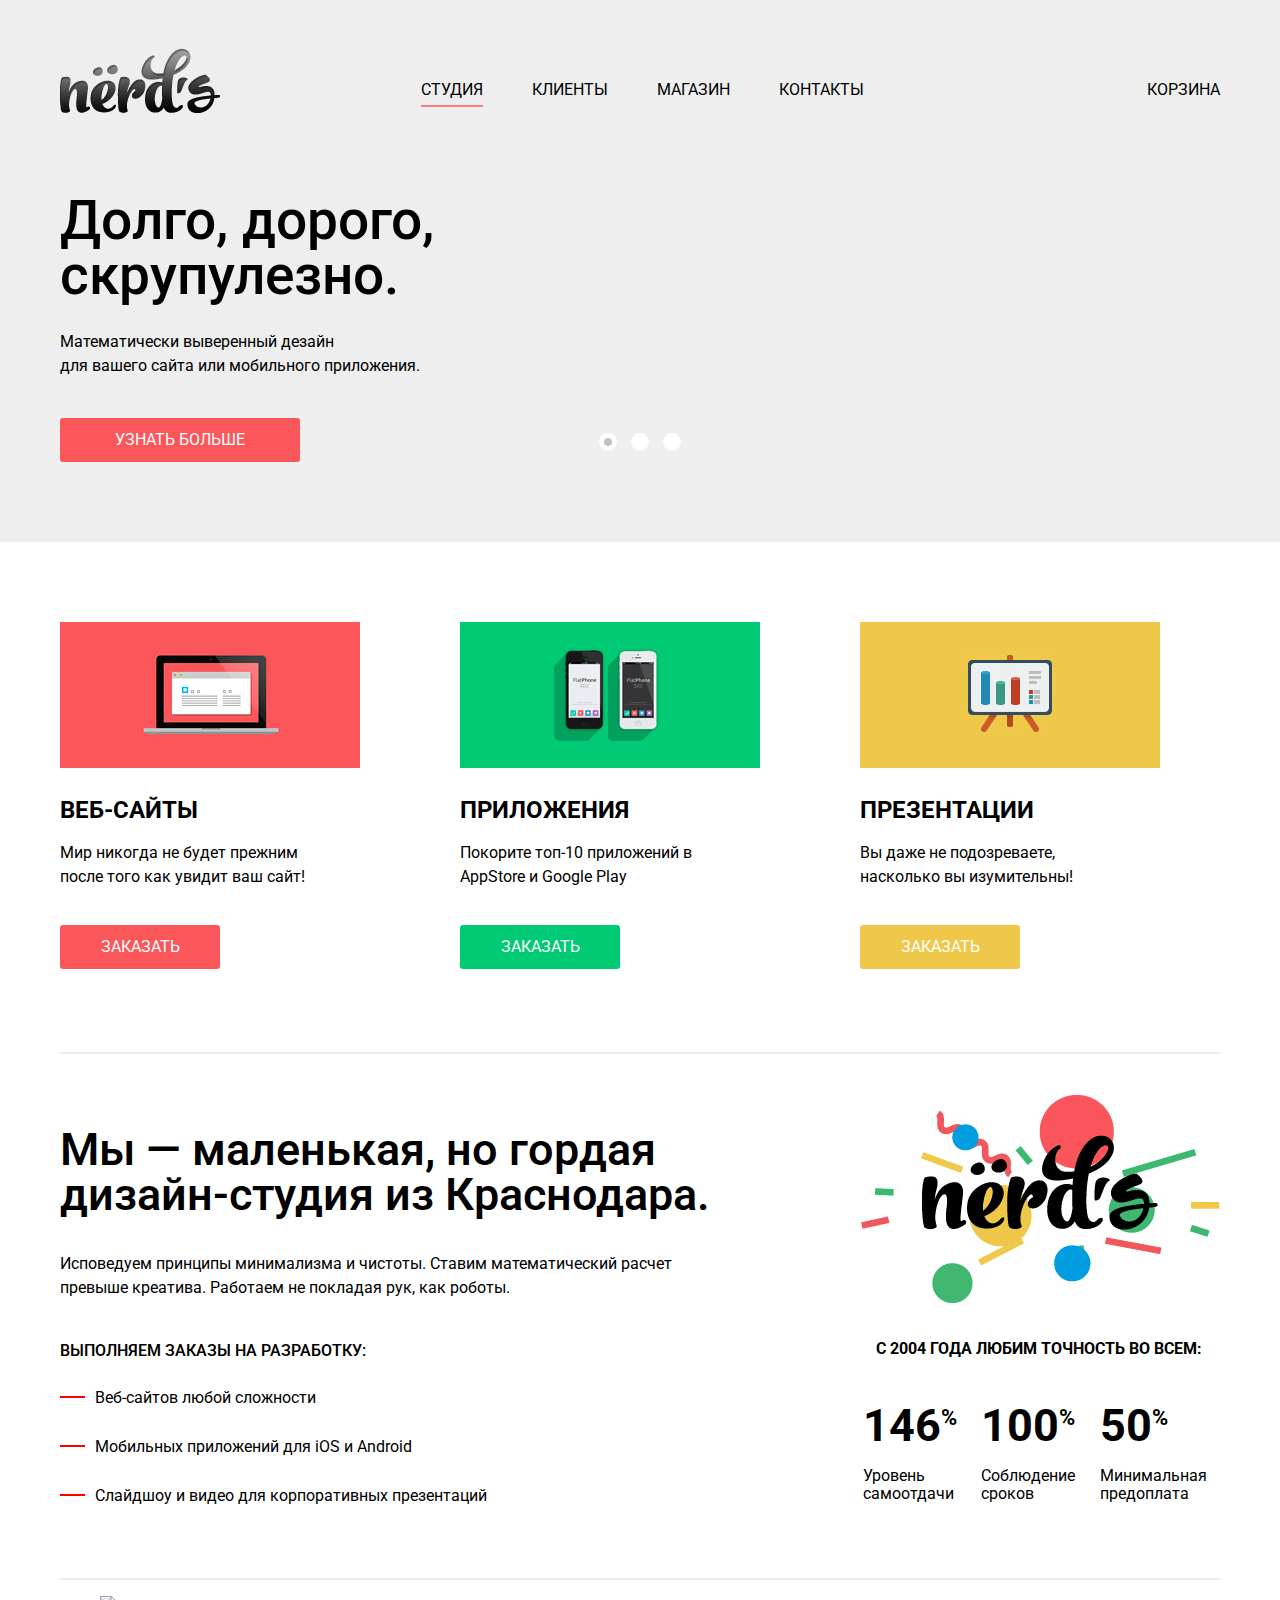
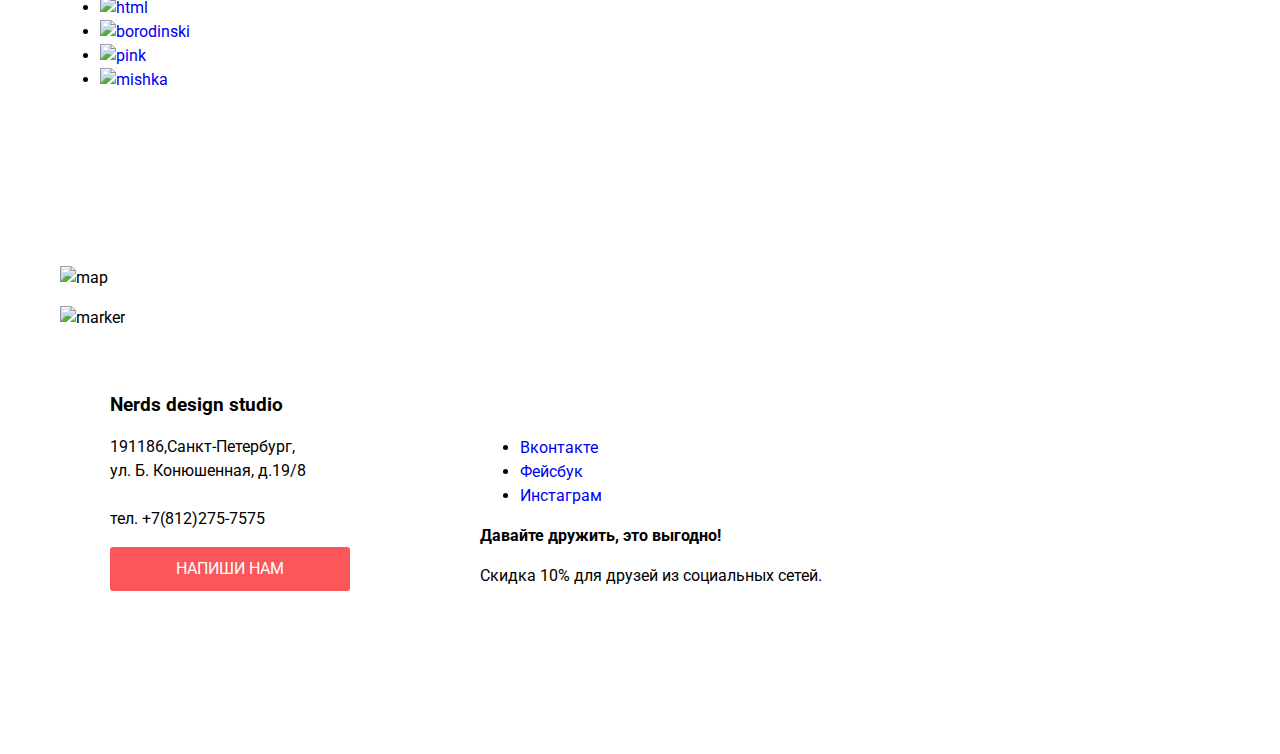
==== commit 2921bff6: "Bugfix" ====
--- a/index.html
+++ b/index.html
@@ -115,9 +115,9 @@
           <p><b class="statistics-title">С 2004 года любим точность во всем:</b></p>
           <table class="statistics">
             <tr class="statistics-item">
-              <th class="statistics-element">146%</th>
-              <th class="statistics-element">100%</th>
-              <th class="statistics-element">50%</th>
+              <th class="statistics-element">146</th>
+              <th class="statistics-element">100</th>
+              <th class="statistics-element">50</th>
             </tr>
             <tr class="statistics-item">
               <td class="statistics-element">Уровень самоотдачи</td>
--- a/css/style.css
+++ b/css/style.css
@@ -338,11 +338,22 @@
   text-transform: uppercase;
   margin-bottom: 50px;
 }
+.statistics {
+  padding: 0;
+  width: 100%;
+}
+
 .statistics-item th {
+  position: relative;
+  width: 120px;
   font-size: 45px;
-}
-.statistics-item th:nth-child(3) {
-  text-align: center;
+  text-align: left;
+}
+.statistics-item th::after {
+  position: absolute;
+  content: "%";
+  font-size: 22px;
+  top: -7px;
 }
 .statistics-item td {
   padding-top: 26px;
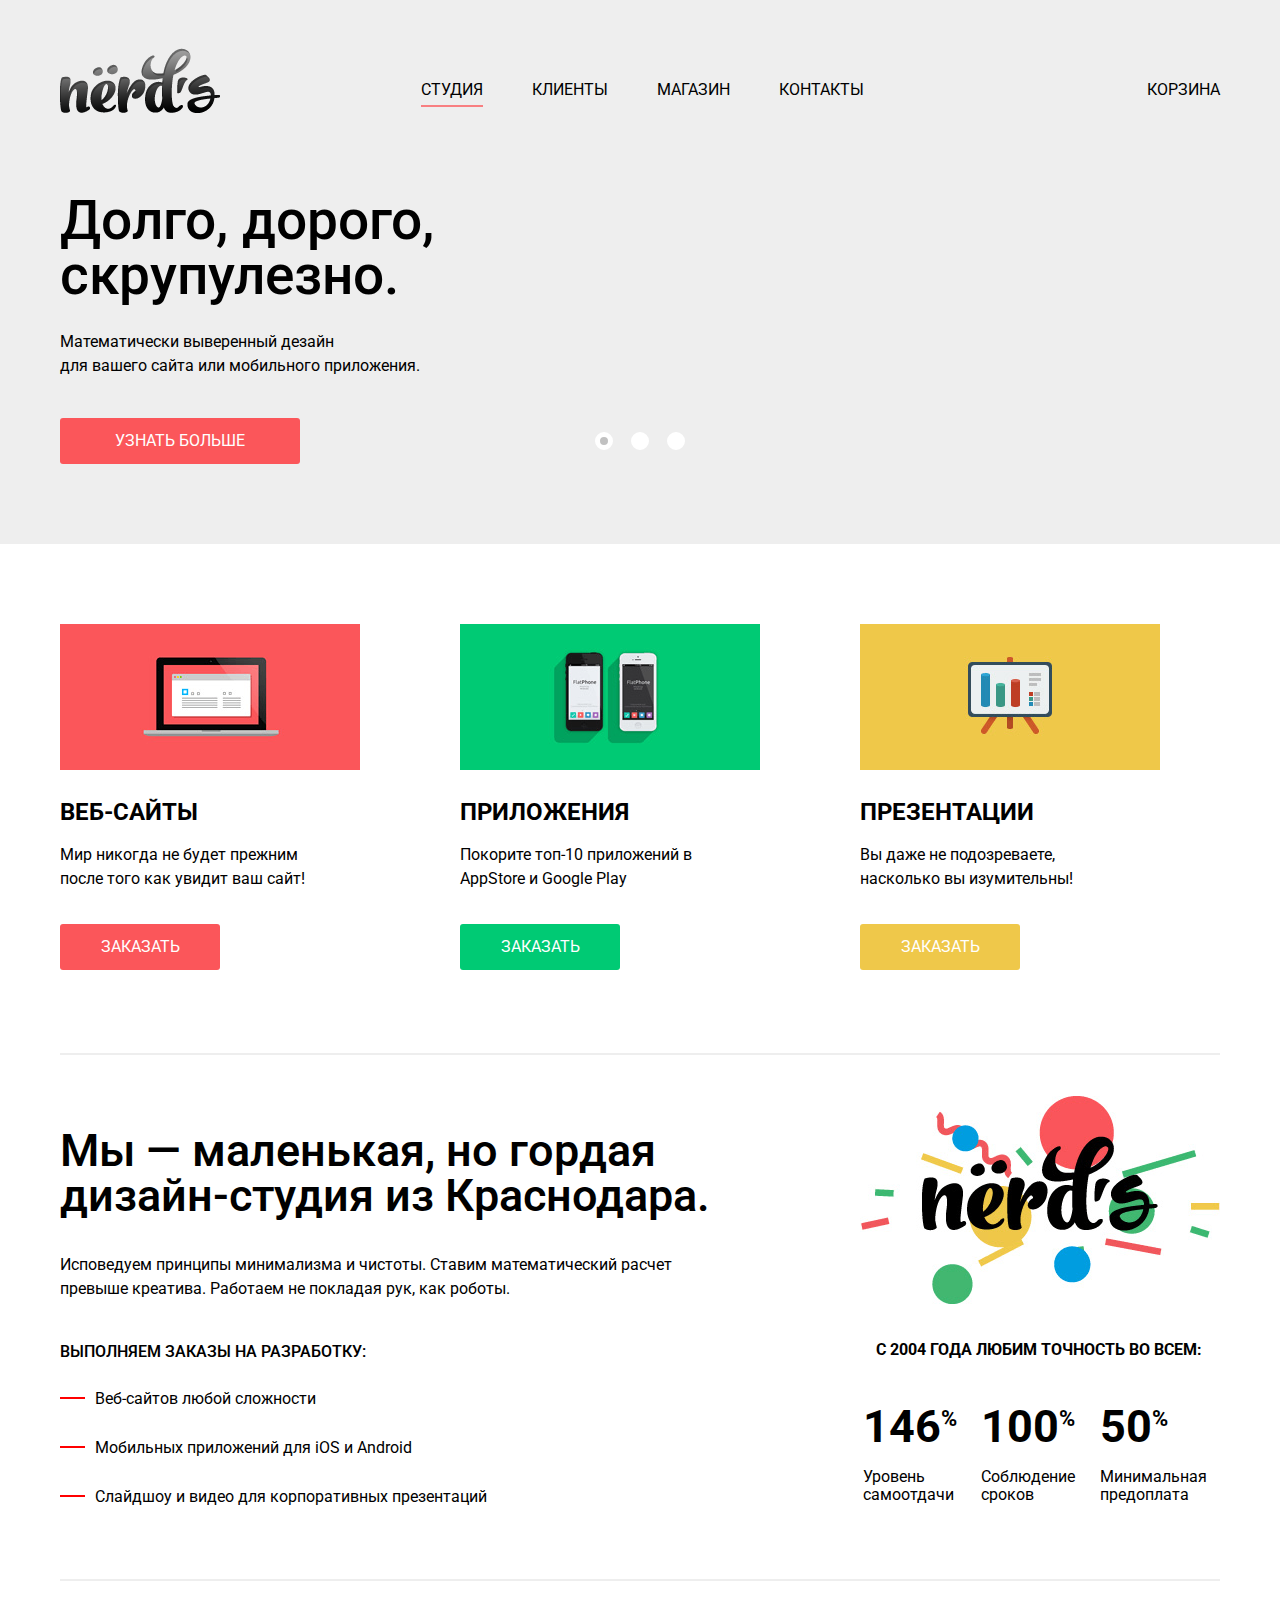
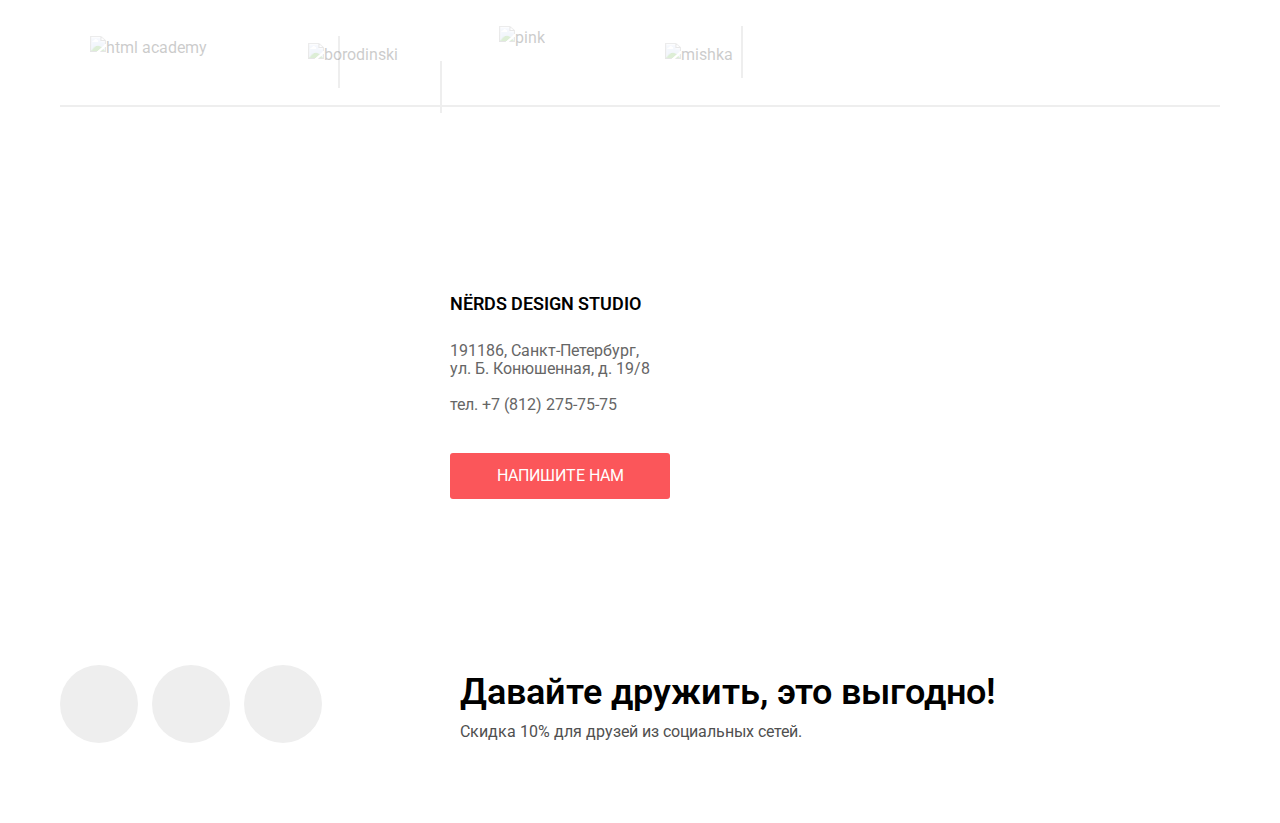
==== commit 0206ef9d: "Bugfix" ====
--- a/index.html
+++ b/index.html
@@ -5,7 +5,7 @@
   <title>Nerds</title>
   <link href="https://fonts.googleapis.com/css?family=Roboto:400,500&amp;subset=cyrillic" rel="stylesheet">
   <link rel="stylesheet" href="css/normalize.css" />
-  <link rel="stylesheet" href="css/style.css" />
+  <link rel="stylesheet" href="css/style.min.css" />
 </head>
 <body>
   <header class="main-header">
@@ -17,8 +17,8 @@
           </a>
         </div>
         <ul class="site-navigation">
-          <li>
-            <a href="index.html">Студия</a>
+          <li class="active">
+            <a >Студия</a>
           </li>
           <li>
             <a href="#">Клиенты</a>
@@ -43,12 +43,9 @@
       <input class="visually-hidden" id="product-2" type="radio" name="toggle">
       <input class="visually-hidden" id="product-3" type="radio" name="toggle">
       <div class="slider-controls">
-        <!-- <i class="active"></i>
-        <i></i>
-        <i></i> -->
-        <label class="slider-controls-item slider-controls-item-1" for="product-1"></label>
-        <label class="slider-controls-item slider-controls-item-2" for="product-2"></label>
-        <label class="slider-controls-item slider-controls-item-3" for="product-3"></label>
+        <label class="slider-controls-item" for="product-1"></label>
+        <label class="slider-controls-item" for="product-2"></label>
+        <label class="slider-controls-item" for="product-3"></label>
       </div>
       <ul class="slider-list">
         <li class="slider-list-item">
@@ -128,42 +125,40 @@
         </div>
       </section>
       <hr>
-      <div class="references">
-        <ul class="references-list">
-          <li class="references-item"><a href="#"><img href="#" alt="html"></a></li>
-          <li class="references-item"><a href="#"><img href="#" alt="borodinski"></a></li>
-          <li class="references-item"><a href="#"><img href="#" alt="pink"></a></li>
-          <li class="references-item"><a href="#"><img href="#" alt="mishka"></a></li>
+      <div class="references ">
+        <ul class="references-list clearfix ">
+          <li class="references-list-item line1"><a href="#"><img src="img/html-academy-logo.png" width="199" height="68" alt="html academy"></a></li>
+          <li class="references-list-item line2"><a href="#"><img src="img/borodinski-logo.png" width="207" height="87" alt="borodinski"></a></li>
+          <li class="references-list-item line3"><a href="#"><img src="img/pink-logo.png" width="185" height="52" alt="pink"></a></li>
+          <li class="references-list-item"><a href="#"><img src="img/mishka-logo.png" width="173" heigth="84" alt="mishka"></a></li>
         </ul>
       </div>
-      <section class="contacts">
-        <p><img href="#" alt="map" width="" height=""></p>
-        <div class="contact-marker">
-          <img href="#" alt="marker" width="" height="">
-        </div>
-        <div class="contact-form">
-          <h3 class="contacts-tittle">Nerds design studio</h3>
-          <p>191186,Санкт-Петербург,<br>
-            ул. Б. Конюшенная, д.19/8<br>
-            <br>
-            тел. +7(812)275-7575
-          </p>
-          <a class="btn">Напиши нам</a>
-        </div>
-      </section>
+      <hr>
     </main>
+    <section class="contacts clearfix">
+      <iframe src="https://www.google.com/maps/embed?pb=!1m18!1m12!1m3!1d1998.6036253003192!2d30.320858716180815!3d59.93871916905404!2m3!1f0!2f0!3f0!3m2!1i1024!2i768!4f13.1!3m3!1m2!1s0x4696310fca145cc1%3A0x42b32648d8238007!2z0JHQvtC70YzRiNCw0Y8g0JrQvtC90Y7RiNC10L3QvdCw0Y8g0YPQuy4sIDE5LzgsINCh0LDQvdC60YIt0J_QtdGC0LXRgNCx0YPRgNCzLCDQoNC-0YHRgdC40Y8sIDE5MTE4Ng!5e0!3m2!1sru!2sua!4v1536865325615" width="100%" height="425" frameborder="0" style="border:0" allowfullscreen></iframe>
+      <div class="contact-form">
+        <b class="contacts-tittle">Nёrds design studio</b>
+        <p>191186, Санкт-Петербург,<br>
+          ул. Б. Конюшенная, д. 19/8<br>
+          <br>
+          тел. +7 (812) 275-75-75
+        </p>
+        <a href="#" class="btn contact-btn">Напишите нам</a>
+      </div>
+    </section>
     <footer class="main-footer">
       <div class="container clearfix">
         <div class="footer-social">
           <ul class="footer-social-list">
             <li class="footer-social-item">
-              <a href="#">Вконтакте</a>
+              <a class="vk" href="#"></a>
             </li>
             <li class="footer-social-item">
-              <a href="#">Фейсбук</a>
+              <a class="fb" href="#"></a>
             </li>
             <li class="footer-social-item">
-              <a href="#">Инстаграм</a>
+              <a class="inst" href="#"></a>
             </li>
           </ul>
         </div>
@@ -173,5 +168,30 @@
         </div>
       </div>
     </footer>
+    <div class="modal-overley"></div>
+    <div class="modal-content">
+      <button class="modal-content-close" type="button" title="Закрыть">Закрыть</button>
+      <h2>Напишите нам</h2>
+      <form class="feedback-form" action="" method="post" name="feedback">
+        <label>
+          Ваше имя:
+          <br>
+          <input type="text" name="username" placeholder="Представтесь, пожалуйста" >
+        </label>
+        <label>
+          Ваш e-mail:
+          <br>
+          <input type="text" name="email" placeholder="Для отправки ответа" >
+        </label>
+        <label>
+          Текст письма:
+          <br>
+          <textarea name="massage" rows="5" cols="50" placeholder="В свободной форме" ></textarea>
+        </label>
+        <button class="btn" type="submit">Отправить</button>
+      </form>
+    </div>
+    <script src="js/script.js" type="text/javascript"></script>
+
   </body>
   </html>
--- a/css/style.min.css
+++ b/css/style.min.css
@@ -0,0 +1 @@
+.site-navigation a,a{color:#000;text-decoration:none}.application-btn:active,.btn:active{-webkit-box-shadow:0 3px rgba(0,0,0,.1) inset}.btn,.cart-item,.service-item b,.site-navigation a,a{text-decoration:none}.cart-item::before,.clearfix::after,.description-list li::after{content:""}.price-controls input,body{font-family:Roboto,sans-serif}body{min-width:1200px;margin:0;font-size:16px;line-height:24px;font-weight:400;background-color:#fff}hr{height:2px;outline:0;border:none;background:#eee}.clearfix::after{display:table;clear:both}.main-header{position:relative;background-color:#eee}.container{width:1200px;padding:0 20px;margin:0 auto;-webkit-box-sizing:border-box;box-sizing:border-box}.main-navigation{float:left;width:850px}.index-logo{width:160px;float:left;padding-top:48px;margin-right:201px}.index-logo a:hover{opacity:.8}.index-logo:active{opacity:.3}.site-navigation .active{border-bottom:2px solid #f87f81}.site-navigation a{display:block}.main-navigation a:hover{color:#f87f81}.main-navigation a:active{color:rgba(0,0,0,.3)}.cart-item,.main-navigation .active a:hover{color:#000}.main-navigation ul{padding:0;margin:0;list-style:none;font-size:0}.cart-item,.site-navigation li{font-size:16px;line-height:30px;padding-top:75px;display:inline-block;vertical-align:top;text-transform:uppercase}.site-navigation li{margin-right:49px}.site-navigation li:last-child{margin-right:0}.cart{position:relative;float:right;max-width:120px}.cart-item{padding-left:45px}.cart-item::before{position:absolute;right:100px;top:82px;width:15px;height:15px;background:url(../img/sprite.png) -5px -46px no-repeat}.cart a:hover{color:#f87f81}.visually-hidden{position:absolute;width:1px;height:1px;clip:rect(0,0,0,0)}.slider{position:relative;background-color:#eee;margin-bottom:80px}.slider-controls{position:absolute;left:50%;bottom:94px;z-index:10;width:160px;height:18px;text-align:center;font-size:0;-webkit-transform:translateX(-50%);-ms-transform:translateX(-50%);transform:translateX(-50%)}.slider-controls label{display:inline-block;width:8px;height:8px;margin:0 9px;background:#fff;border:5px solid #fff;vertical-align:top;border-radius:50%;cursor:pointer}#product-1:checked~.slider-controls label[for=product-1],#product-2:checked~.slider-controls label[for=product-2],#product-3:checked~.slider-controls label[for=product-3]{background:#c1c1c1}.slider-list{margin:0;padding:0;list-style:none}.slider-list-item:nth-child(1){background-image:url(../img/slide1.png);background-repeat:no-repeat;background-position:93% 12px}.slider-list-item:nth-child(2){background-image:url(../img/slide2.png);background-repeat:no-repeat;background-position:100% 0}.slider-list-item:nth-child(3){background-image:url(../img/slide3.png);background-repeat:no-repeat;background-position:100% 20px}#product-1:checked~.slider-list .slider-list-item:nth-child(1),#product-2:checked~.slider-list .slider-list-item:nth-child(2),#product-3:checked~.slider-list .slider-list-item:nth-child(3){display:block}.slider-list-item{display:none;padding:73px 0 80px}.slider-list-item b{display:block;max-width:600px;margin:0 0 27px;font-size:55px;line-height:55px;font-weight:500}.slider-list-item p{max-width:430px;margin:0 0 40px}.btn{display:block;width:240px;padding:14px 0;font-size:16px;line-height:18px;color:#fff;text-transform:uppercase;text-align:center;background-color:#fb565a;border-radius:3px;border:none}.btn:focus,.btn:hover{background-color:#e74246}.btn:active{color:rgba(255,255,255,.3);background-color:#d7373b;box-shadow:0 3px rgba(0,0,0,.1) inset}.service-item{padding-top:0;float:left;width:300px;margin-right:100px}.service-item:last-child{margin-right:0}.servise{margin-bottom:83px}.service-item img{margin-bottom:20px}.service-item b{font-size:24px;line-height:30px;text-transform:uppercase;text-align:left}.service-item p{width:260px;margin-bottom:33px}.service-item .btn{width:160px}.application-btn{background-color:#00ca74}.application-btn:focus,.application-btn:hover{background-color:#00bc6c}.application-btn:active{color:rgba(255,255,255,.3);background-color:#00aa62;box-shadow:0 3px rgba(0,0,0,.1) inset}.presentation-btn{background-color:#efc84a}.presentation-btn:focus,.presentation-btn:hover{background-color:#eab534}.presentation-btn:active{color:rgba(255,255,255,.3);background-color:#e5a722;-webkit-box-shadow:0 3px rgba(0,0,0,.1) inset;box-shadow:0 3px rgba(0,0,0,.1) inset}.description{padding-top:33px;margin-bottom:45px}.description-left{float:left;width:660px;padding-top:32px}.description-left b{width:660px;font-size:45px;line-height:45px;font-weight:540}.description-left p{padding-top:19px}.description-left .description-list-title{text-transform:uppercase;font-weight:540;padding-top:23px}.description-list{padding:7px 0 0;margin:0;list-style:none}.description-list li{position:relative;width:460px;padding-left:35px;margin-bottom:25px}.description-list li::after{position:absolute;width:25px;height:2px;left:0;top:10px;background-color:red}.description-right{float:right;width:360px}.description-right p{padding-top:11px;padding-left:16px;text-transform:uppercase;margin-bottom:50px}.statistics{padding:0;width:100%}.statistics-item th{position:relative;width:120px;font-size:45px;text-align:left}.statistics-item th::after{position:absolute;content:"%";font-size:22px;top:-7px}.statistics-item td{padding-top:26px;font-size:16px;line-height:18px}.references{margin-bottom:38px}.references-list{padding:37px 0 0 30px;margin:0;list-style:none}.references-list-item{display:inline-block;position:relative;vertical-align:bottom;margin-right:97px}.line1::before,.line2::before,.line3::before{position:absolute;width:2px;height:52px;background-color:#eee;content:""}.references-list-item img{opacity:.2}.line1::before{left:248px}.line2::before{right:-44px;top:18px}.line3::before{left:242px}.references-list-item img:hover{opacity:1}.references-list-item img:active{opacity:.1}.references-list-item:first-child{padding-bottom:7px}.references-list-item:last-child{margin-right:0;padding-top:7px}.references-list-item:nth-child(3){padding-bottom:17px;margin-right:116px}.contacts{position:relative;margin:79px auto 0;width:100%;min-height:416px;background-image:url(../img/map.jpg);background-repeat:no-repeat;background-position:50%}.contact-form{position:absolute;top:0;left:260px;margin-top:55px;margin-left:140px;padding-top:48px;padding-left:50px;max-width:320px;background-color:#fff}.contact-form b{font-size:18px;line-height:30px;text-transform:uppercase;font-weight:570}.contact-form p{padding-top:7px;line-height:18px;margin-bottom:39px;color:#666}.contact-btn{width:220px;margin-right:50px;margin-bottom:50px}.main-footer{padding-top:47px;padding-bottom:70px}.footer-social{float:left;width:280px;margin-right:120px}.footer-social-list{padding:0;margin:0;list-style:none}.footer-social-list li{display:inline-block;vertical-align:top;margin-right:10px;border-radius:50%;width:78px;height:78px;background:#eee}.footer-social-item a{position:relative;display:block;border-radius:50%}.footer-social-list a:hover{background:#fb565a}.footer-social-list li:last-child{margin-right:0}.footer-social-list a::after{position:absolute;content:""}.vk::after{background:url(../img/sprite.png) -5px 0 no-repeat;top:30px;left:26px;width:26px;height:15px}.fb::after{background:url(../img/sprite.png) -5px -66px no-repeat;top:26px;left:34px;width:12px;height:22px}.inst::after{background:url(../img/sprite.png) -5px -20px no-repeat;top:28px;left:27px;width:21px;height:21px}.footer-social-item a{width:78px;height:78px}.footer-discount{float:left;width:560px;padding-top:9px}.footer-discount b{font-size:36px;line-height:36px;font-weight:580;margin:0}.footer-discount p{color:#505050;font-size:16px;line-height:22px;margin:10px 0}.inner-page-title{float:left;margin-left:217px;padding:72px 0 106px}.inner-page-title h1{margin:0;padding:0;font-size:55px;line-height:55px;font-weight:580}.inner-content{padding-top:57px}.shop-filter{float:left;width:260px}.shop-filter fieldset{margin-bottom:50px;border:none;padding:0}.shop-filter legend{font-size:18px;line-height:30px;font-weight:700;text-transform:uppercase;margin-bottom:13px}.price-filter{margin-top:34px;width:100%}.range-controls{position:relative;height:80px;margin-bottom:15px;padding:0 30px;background:#f1f1f1;border-radius:5px;overflow:hidden}.range-controls .scale{margin-top:39px;height:2px;background:#d7dcde}.range-controls .bar{height:2px;background:#00ca74}.range-controls .toggle{position:absolute;top:30px;left:30px;width:4px;height:4px;border:8px solid #fff;background:#ababab;cursor:pointer;border-radius:50%;-webkit-box-shadow:0 2px 1px 0 #cfcfcf;box-shadow:0 2px 1px 0 #cfcfcf}.range-controls .max-toggle{left:145px}.price-controls input{width:60px;padding:8px 10px;margin-left:10px;border:none;background:#f1f1f1;font-size:16px;font-weight:300;font-style:normal;text-align:center;color:#283136;border-radius:5px}.price-controls .min-price{margin-right:28px}.price-controls{white-space:nowrap}.shop-filter input[type=radio],.shop-filter input[type=checkbox]{display:none}.check-indicator{position:absolute;top:0;left:0;display:block;width:18px;height:18px;border:3px solid #c1c1c1;border-radius:3px}.check-indicator:hover,.check-label:hover .check-indicator{border:3px solid #4d4d4d}.check-label{position:relative;display:block;margin-bottom:20px;padding-left:35px;font-size:16px;line-height:20px;text-transform:none;cursor:pointer}.check-label:last-child{margin-bottom:0}input[type=radio]+.check-indicator{border-radius:50%}.check-label:hover input[type=radio]:checked~.check-indicator::after{background-color:#4d4d4d}input[type=radio]:checked~.check-indicator::after{content:"";position:absolute;top:5px;left:5px;display:block;width:8px;height:8px;border-radius:50%;background-color:#c1c1c1}.check-label:hover input[type=checkbox]:checked+.check-indicator::after,.check-label:hover input[type=checkbox]:checked+.check-indicator::before{background-color:#4d4d4d}input[type=checkbox]:checked+.check-indicator::after,input[type=checkbox]:checked+.check-indicator::before{content:"";position:absolute;display:block;width:20px;height:4px;background-color:#c1c1c1;border-radius:1px}input[type=checkbox]:checked+.check-indicator::before{top:3px;left:2px;border:2px solid #fff;-webkit-transform:rotate(-45deg);-ms-transform:rotate(-45deg);transform:rotate(-45deg)}input[type=checkbox]:checked+.check-indicator::after{top:8px;left:0;width:11px;-webkit-transform:rotate(45deg);-ms-transform:rotate(45deg);transform:rotate(45deg)}.check-label.disabled .check-indicator{cursor:not-allowed;opacity:.8}.catalog-filer a,.disabled:hover .check-indicator{opacity:.3}.check-label.disabled{cursor:not-allowed;opacity:.3}.form-btn{width:100%;color:#000;font-weight:500;background-color:#eee}.form-btn:hover{background-color:#dfdfdf}.form-btn:active{background-color:#d5d5d5}.catalog{float:right;width:760px;font-size:0}.catalog-filer ul{margin:0;padding:0;list-style:none}.catalog-filer{position:relative}.catalog-filer li{display:inline-block;vertical-align:top;margin-right:30px;font-size:14px;line-height:18px;text-transform:uppercase}.catalog-filer span{font-size:18px;line-height:18px;margin-right:233px;font-weight:700}.catalog-filer a:hover{opacity:.6}.curent a,.curent a:hover{opacity:1}.sort{position:absolute;height:0;border:5px solid transparent}.descending{right:-203px;bottom:30px;border-top:10px solid #000}.ascending{right:-232px;bottom:35px;border-bottom:10px solid #000}.catalog-item{position:relative;display:inline-block;vertical-align:top;margin-top:30px;width:360px;margin-right:40px}.catalog-item:nth-child(odd){margin-right:0}.item-head{width:344px;height:30px;padding-top:10px;padding-left:16px;background-color:#eee;margin:0;border-radius:3px 3px 0 0}.item-head div{display:inline-block;width:15px;height:15px;margin-right:7px;background-color:#fff;border-radius:50%}.item-description{position:absolute;display:none;left:0;bottom:12px;min-height:194px;width:310px;background-color:#eee;padding:29px 25px 0;text-align:center}.item-description b{font-size:18px;line-height:30px}.item-description p{font-size:16px;line-height:18px;color:#939393}.price-btn{width:200px;margin-left:55px}.catalog-item:hover .item-description{display:block}.catalog-item:hover .item-head{background:#4d4d4d}.paginator{margin:40px 0 0;padding:0;list-style:none}.paginator li{display:inline-block;vertical-align:top;margin-right:12px}.paginator .next-btn,.paginator .paginator-btn{display:block;padding:16px 0;font-size:16px;line-height:18px;text-align:center;background:#eee;border-radius:5px}.paginator .paginator-btn{width:48px}.paginator .next-btn{width:260px;text-transform:uppercase}.paginator .next-btn:hover,.paginator .paginator-btn:hover{background:#dfdfdf}.paginator .next-btn:active,.paginator .paginator-btn:active{-webkit-box-shadow:0 3px rgba(0,0,0,.1) inset;box-shadow:0 3px rgba(0,0,0,.1) inset;color:#9d9d9d}.paginator .curent:hover{background:#fff}.paginator .curent{padding:13px 0;width:45px;background:#fff;border:3px solid #eee}.modal-content{position:fixed;top:50%;left:50%;margin-left:-480px;margin-top:-310px;-webkit-box-sizing:border-box;box-sizing:border-box;width:960px;min-height:570px;padding:70px 100px;display:none;background:#fff;-webkit-box-shadow:0 20px 40px rgba(0,1,1,.75);box-shadow:0 20px 40px rgba(0,1,1,.75);z-index:20}.modal-content-close{position:absolute;top:80px;right:90px;width:22px;height:22px;font-size:0;background:#fff;border:0;cursor:pointer}.modal-content-close::after,.modal-content-close::before{content:"";position:absolute;right:2px;top:8px;width:21px;height:4px;background-color:red;border-radius:1px;opacity:.7}.modal-content-close::before{-webkit-transform:rotate(45deg);-ms-transform:rotate(45deg);transform:rotate(45deg)}.modal-content-close::after{-webkit-transform:rotate(-45deg);-ms-transform:rotate(-45deg);transform:rotate(-45deg)}.modal-content h2{margin:0 0 50px;font-size:45px;line-height:45px;font-weight:500}.feedback-form label{display:inline-block;font-size:16px;line-height:18px;font-weight:500}.feedback-form input[type=text],.feedback-form textarea{padding:15px;margin-top:15px;margin-bottom:35px;font-weight:400;border:2px solid #eee;outline:0}.feedback-form label:nth-child(1){margin-right:46px}.feedback-form input[type=text]{width:320px}.feedback-form textarea{width:723px;resize:none}input[type=text]:hover,textarea:hover{border-color:#b4b9bb}input[type=text]:focus,textarea:focus{border-color:#000}input[type=text]:focus:invalid,textarea:focus:invalid{border-color:red;color:red}.modal-overley{position:fixed;top:0;left:0;display:none;width:100%;height:100%;background-color:rgba(1,1,1,.5);z-index:10}.modal-content-show,.modal-overley-show{display:block}@-webkit-keyframes anvil{0%{-webkit-transform:scale(5) rotate(0);transform:scale(5) rotate(0);opacity:0}50%{-webkit-transform:scale(1) rotate(-.2deg);transform:scale(1) rotate(-.2deg);opacity:1}75%{-webkit-transform:scale(1) rotate(.2deg);transform:scale(1) rotate(.2deg);opacity:1}100%{-webkit-transform:scale(1) rotate(0);transform:scale(1) rotate(0);opacity:1}}@keyframes anvil{0%{-webkit-transform:scale(5) rotate(0);transform:scale(5) rotate(0);opacity:0}50%{-webkit-transform:scale(1) rotate(-.2deg);transform:scale(1) rotate(-.2deg);opacity:1}75%{-webkit-transform:scale(1) rotate(.2deg);transform:scale(1) rotate(.2deg);opacity:1}100%{-webkit-transform:scale(1) rotate(0);transform:scale(1) rotate(0);opacity:1}}.modal-content-show{-webkit-animation:anvil .4s cubic-bezier(.38,.1,.36,.9) forwards;animation:anvil .4s cubic-bezier(.38,.1,.36,.9) forwards}@-webkit-keyframes shake{0%,100%{-webkit-transform:translateX(0);transform:translateX(0)}10%,30%,50%,70%,90%{-webkit-transform:translateX(-10px);transform:translateX(-10px)}20%,40%,60%,80%{-webkit-transform:translateX(10px);transform:translateX(10px)}}@keyframes shake{0%,100%{-webkit-transform:translateX(0);transform:translateX(0)}10%,30%,50%,70%,90%{-webkit-transform:translateX(-10px);transform:translateX(-10px)}20%,40%,60%,80%{-webkit-transform:translateX(10px);transform:translateX(10px)}}.modal-error{-webkit-animation:shake .4s 1;animation:shake .4s 1}
